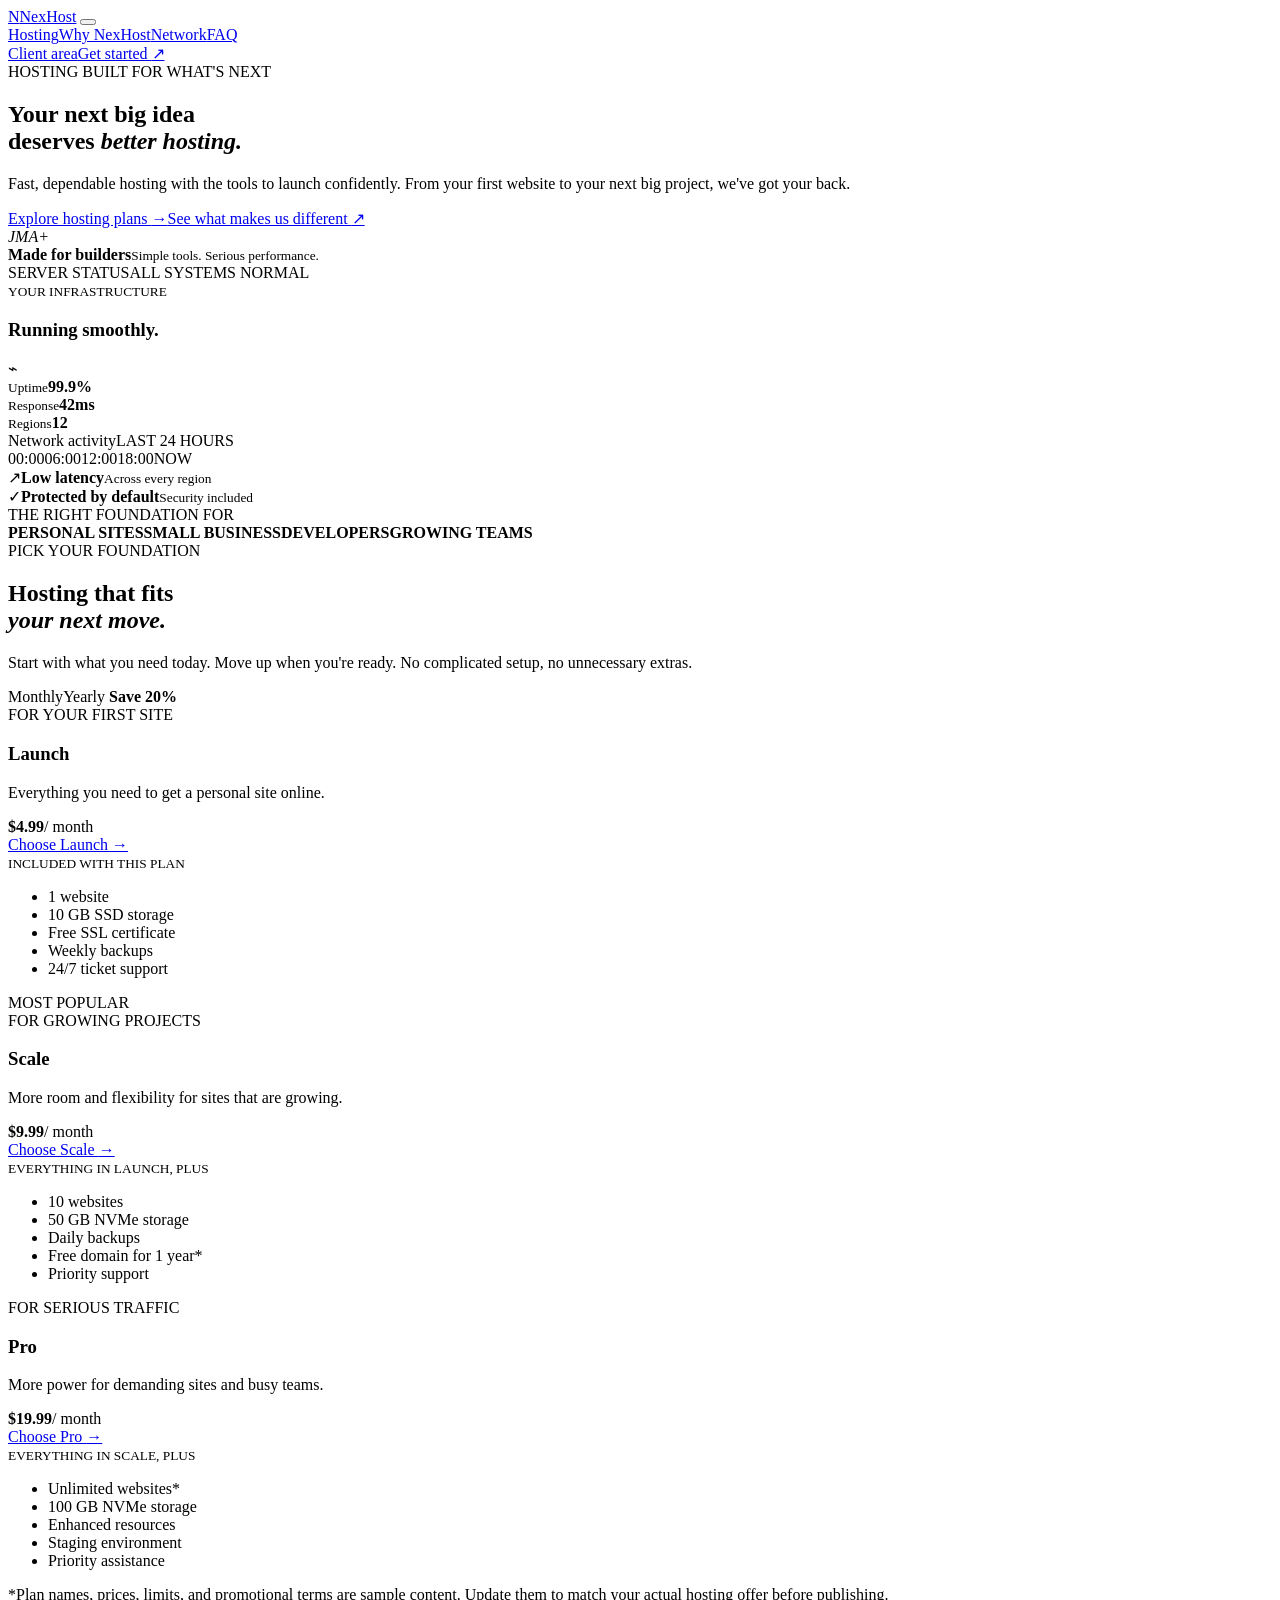
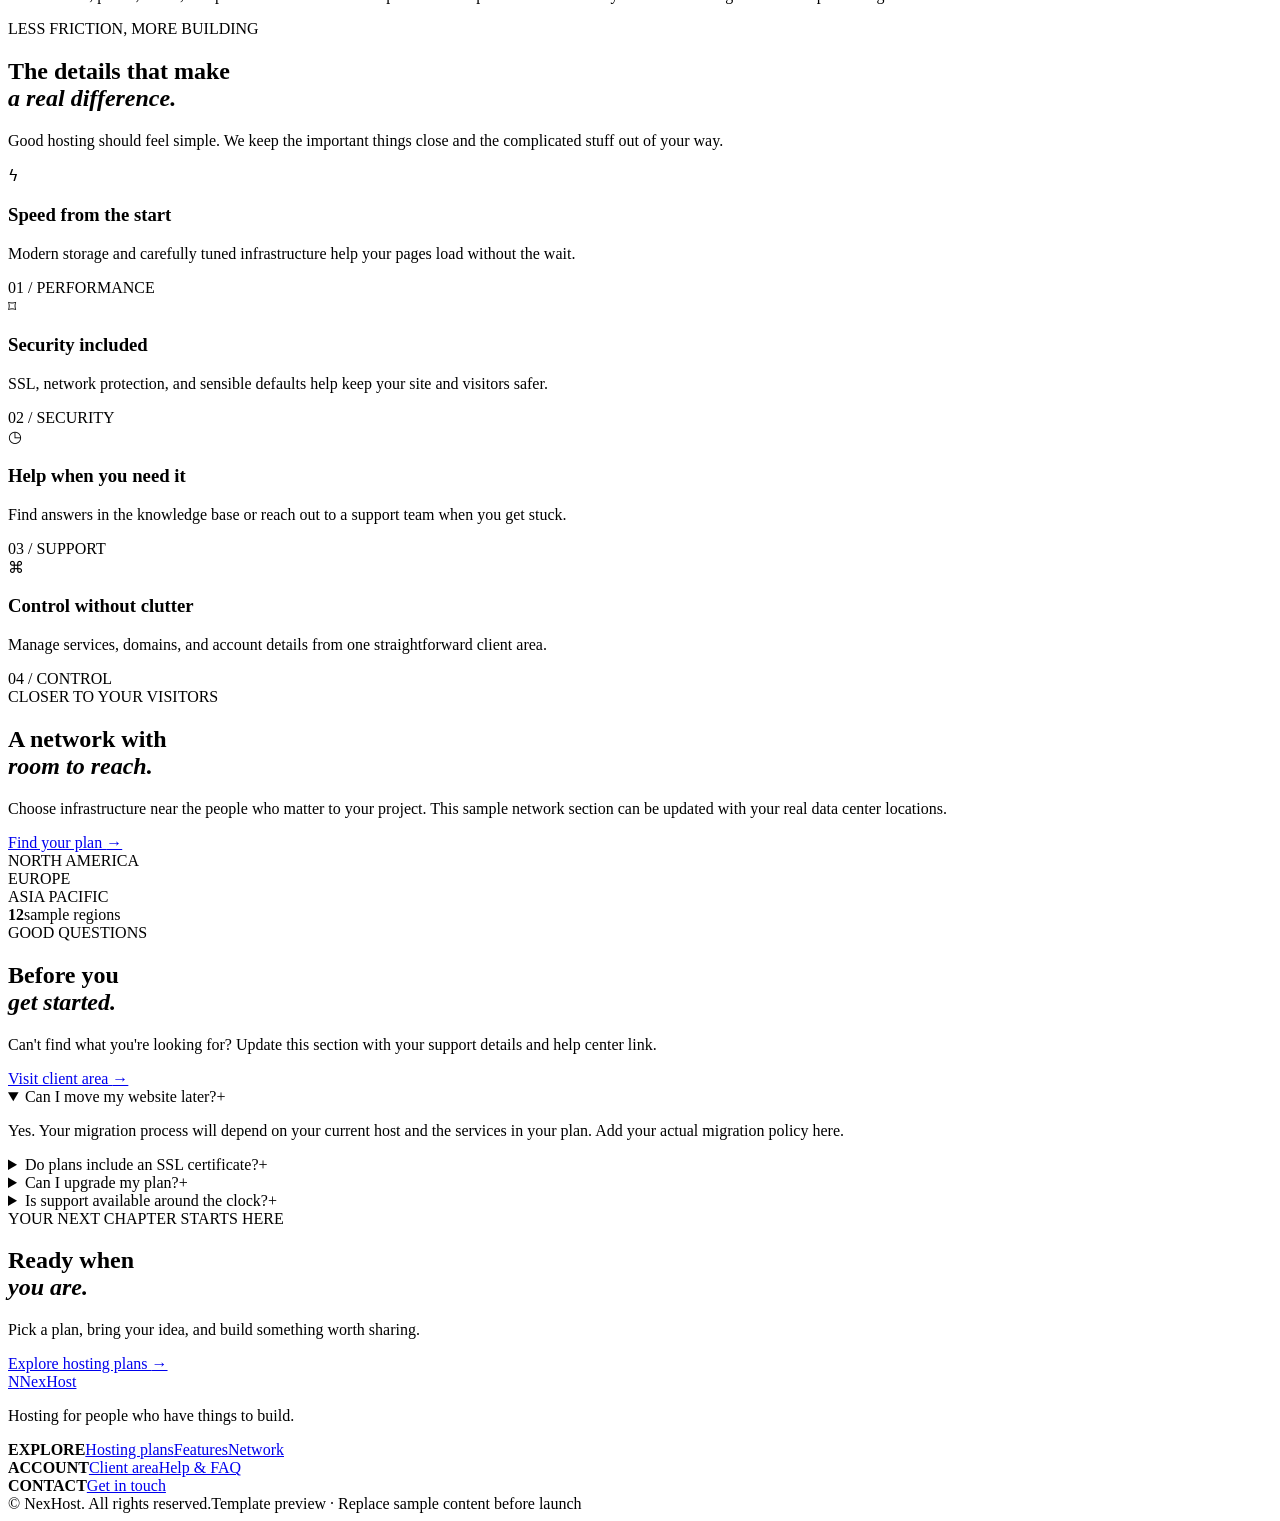
==== index.html @ bb752b0a "Add NexHost index.html" ====
<!doctype html>
<html lang="en">
<head>
  <meta charset="utf-8">
  <meta name="viewport" content="width=device-width, initial-scale=1">
  <meta name="theme-color" content="#08111f">
  <meta name="description" content="NexHost — fast, reliable hosting for projects of every size.">
  <title>NexHost — Hosting that moves with you</title>
  <link rel="preconnect" href="https://fonts.googleapis.com">
  <link rel="preconnect" href="https://fonts.gstatic.com" crossorigin>
  <link href="https://fonts.googleapis.com/css2?family=DM+Sans:wght@400;500;600;700&family=Manrope:wght@400;500;600;700;800&display=swap" rel="stylesheet">
  <link rel="stylesheet" href="assets/css/style.css">
  <script src="assets/js/config.js"></script>
  <script defer src="assets/js/main.js"></script>
</head>
<body>
<header class="site-header">
  <div class="container nav-wrap">
    <a class="brand" href="#top"><span class="brand-mark">N</span><span data-brand-name>NexHost</span></a>
    <button class="menu-toggle" aria-label="Open navigation" aria-expanded="false"><span></span><span></span></button>
    <nav class="main-nav" aria-label="Main navigation">
      <a href="#hosting">Hosting</a><a href="#features">Why NexHost</a><a href="#network">Network</a><a href="#faq">FAQ</a>
    </nav>
    <div class="nav-actions"><a class="login-link" href="dashboard.html">Client area</a><a class="button button-small" href="#plans">Get started <span>↗</span></a></div>
  </div>
</header>
<main id="top">
<section class="hero">
  <div class="hero-glow"></div>
  <div class="container hero-grid">
    <div class="hero-copy">
      <div class="eyebrow"><span class="status-dot"></span> HOSTING BUILT FOR WHAT'S NEXT</div>
      <h1>Your next big idea<br>deserves <em>better hosting.</em></h1>
      <p class="hero-lead">Fast, dependable hosting with the tools to launch confidently. From your first website to your next big project, we've got your back.</p>
      <div class="hero-actions"><a class="button" href="#plans">Explore hosting plans <span>→</span></a><a class="text-link" href="#features">See what makes us different <span>↗</span></a></div>
      <div class="hero-proof"><div class="avatar-stack"><i>J</i><i>M</i><i>A</i><i>+</i></div><span><strong>Made for builders</strong><small>Simple tools. Serious performance.</small></span></div>
    </div>
    <div class="hero-visual">
      <div class="visual-orbit orbit-one"></div><div class="visual-orbit orbit-two"></div>
      <div class="server-card">
        <div class="server-top"><span class="server-label"><b></b> SERVER STATUS</span><span class="live-pill">ALL SYSTEMS NORMAL</span></div>
        <div class="server-main"><div><small>YOUR INFRASTRUCTURE</small><h3>Running smoothly.</h3></div><div class="server-icon">⌁</div></div>
        <div class="metric-row"><div><small>Uptime</small><strong>99.9<span>%</span></strong></div><div><small>Response</small><strong>42<span>ms</span></strong></div><div><small>Regions</small><strong>12</strong></div></div>
        <div class="activity-chart"><div class="chart-head"><span>Network activity</span><span>LAST 24 HOURS</span></div><div class="chart-bars"><i style="--h:53%"></i><i style="--h:70%"></i><i style="--h:22%"></i><i style="--h:39%"></i><i style="--h:56%"></i><i style="--h:73%"></i><i style="--h:25%"></i><i style="--h:42%"></i><i style="--h:59%"></i><i style="--h:76%"></i><i style="--h:28%"></i><i style="--h:45%"></i><i style="--h:62%"></i><i style="--h:79%"></i><i style="--h:31%"></i><i style="--h:48%"></i><i style="--h:65%"></i><i style="--h:82%"></i><i style="--h:34%"></i><i style="--h:51%"></i><i style="--h:68%"></i><i style="--h:85%"></i><i style="--h:37%"></i><i style="--h:54%"></i><i style="--h:71%"></i><i style="--h:23%"></i><i style="--h:40%"></i><i style="--h:57%"></i><i style="--h:74%"></i><i style="--h:26%"></i><i style="--h:43%"></i><i style="--h:60%"></i><i style="--h:77%"></i><i style="--h:29%"></i></div><div class="chart-foot"><span>00:00</span><span>06:00</span><span>12:00</span><span>18:00</span><span>NOW</span></div></div>
      </div>
      <div class="floating-chip chip-a"><span class="chip-icon">↗</span><span><b>Low latency</b><small>Across every region</small></span></div>
      <div class="floating-chip chip-b"><span class="chip-icon blue">✓</span><span><b>Protected by default</b><small>Security included</small></span></div>
    </div>
  </div>
  <div class="container trust-strip"><span>THE RIGHT FOUNDATION FOR</span><div><b>PERSONAL SITES</b><b>SMALL BUSINESS</b><b>DEVELOPERS</b><b>GROWING TEAMS</b></div></div>
</section>
<section class="section plans-section" id="hosting">
  <div class="container">
    <div class="section-heading"><div><div class="eyebrow">PICK YOUR FOUNDATION</div><h2>Hosting that fits<br><em>your next move.</em></h2></div><p>Start with what you need today. Move up when you're ready. No complicated setup, no unnecessary extras.</p></div>
    <div class="billing-switch"><span>Monthly</span><span class="switch-track"><i></i></span><span>Yearly <b>Save 20%</b></span></div>
    <div class="plan-grid">
      <article class="plan-card"><div class="plan-tag">FOR YOUR FIRST SITE</div><h3>Launch</h3><p>Everything you need to get a personal site online.</p><div class="price"><strong data-month="4.99" data-year="3.99">$4.99</strong><span>/ month</span></div><a class="button button-outline plan-cta" href="dashboard.html">Choose Launch <span>→</span></a><div class="plan-divider"></div><small class="includes">INCLUDED WITH THIS PLAN</small><ul class="check-list"><li>1 website</li><li>10 GB SSD storage</li><li>Free SSL certificate</li><li>Weekly backups</li><li>24/7 ticket support</li></ul></article>
      <article class="plan-card featured"><div class="popular-label">MOST POPULAR</div><div class="plan-tag">FOR GROWING PROJECTS</div><h3>Scale</h3><p>More room and flexibility for sites that are growing.</p><div class="price"><strong data-month="9.99" data-year="7.99">$9.99</strong><span>/ month</span></div><a class="button plan-cta" href="dashboard.html">Choose Scale <span>→</span></a><div class="plan-divider"></div><small class="includes">EVERYTHING IN LAUNCH, PLUS</small><ul class="check-list"><li>10 websites</li><li>50 GB NVMe storage</li><li>Daily backups</li><li>Free domain for 1 year*</li><li>Priority support</li></ul></article>
      <article class="plan-card"><div class="plan-tag">FOR SERIOUS TRAFFIC</div><h3>Pro</h3><p>More power for demanding sites and busy teams.</p><div class="price"><strong data-month="19.99" data-year="15.99">$19.99</strong><span>/ month</span></div><a class="button button-outline plan-cta" href="dashboard.html">Choose Pro <span>→</span></a><div class="plan-divider"></div><small class="includes">EVERYTHING IN SCALE, PLUS</small><ul class="check-list"><li>Unlimited websites*</li><li>100 GB NVMe storage</li><li>Enhanced resources</li><li>Staging environment</li><li>Priority assistance</li></ul></article>
    </div>
    <p class="fine-print">*Plan names, prices, limits, and promotional terms are sample content. Update them to match your actual hosting offer before publishing.</p>
  </div>
</section>
<section class="section features-section" id="features"><div class="container">
  <div class="center-heading"><div class="eyebrow">LESS FRICTION, MORE BUILDING</div><h2>The details that make<br><em>a real difference.</em></h2><p>Good hosting should feel simple. We keep the important things close and the complicated stuff out of your way.</p></div>
  <div class="feature-grid">
    <article class="feature-card"><div class="feature-icon">ϟ</div><h3>Speed from the start</h3><p>Modern storage and carefully tuned infrastructure help your pages load without the wait.</p><span>01 / PERFORMANCE</span></article>
    <article class="feature-card"><div class="feature-icon">⌑</div><h3>Security included</h3><p>SSL, network protection, and sensible defaults help keep your site and visitors safer.</p><span>02 / SECURITY</span></article>
    <article class="feature-card"><div class="feature-icon">◷</div><h3>Help when you need it</h3><p>Find answers in the knowledge base or reach out to a support team when you get stuck.</p><span>03 / SUPPORT</span></article>
    <article class="feature-card"><div class="feature-icon">⌘</div><h3>Control without clutter</h3><p>Manage services, domains, and account details from one straightforward client area.</p><span>04 / CONTROL</span></article>
  </div>
</div></section>
<section class="network-section" id="network"><div class="container network-grid"><div><div class="eyebrow">CLOSER TO YOUR VISITORS</div><h2>A network with<br><em>room to reach.</em></h2><p>Choose infrastructure near the people who matter to your project. This sample network section can be updated with your real data center locations.</p><a class="text-link" href="#plans">Find your plan <span>→</span></a></div><div class="network-panel"><div class="map-dots"></div><div class="map-label label-na"><i></i> NORTH AMERICA</div><div class="map-label label-eu"><i></i> EUROPE</div><div class="map-label label-as"><i></i> ASIA PACIFIC</div><div class="map-stat"><strong>12</strong><span>sample regions</span></div></div></div></section>
<section class="section faq-section" id="faq"><div class="container faq-grid"><div><div class="eyebrow">GOOD QUESTIONS</div><h2>Before you<br><em>get started.</em></h2><p>Can't find what you're looking for? Update this section with your support details and help center link.</p><a class="text-link" href="dashboard.html">Visit client area <span>→</span></a></div><div class="faq-list">
  <details open><summary>Can I move my website later?<span>+</span></summary><p>Yes. Your migration process will depend on your current host and the services in your plan. Add your actual migration policy here.</p></details>
  <details><summary>Do plans include an SSL certificate?<span>+</span></summary><p>The sample plans show SSL as included. Confirm the exact certificate and renewal terms with your hosting service before publishing.</p></details>
  <details><summary>Can I upgrade my plan?<span>+</span></summary><p>These plan cards are sample content. Describe your real upgrade process, billing adjustments, and any downtime expectations here.</p></details>
  <details><summary>Is support available around the clock?<span>+</span></summary><p>Support hours shown in this template are illustrative. Replace them with your team's actual availability and response targets.</p></details>
</div></div></section>
<section class="closing-cta"><div class="container closing-inner"><div><div class="eyebrow">YOUR NEXT CHAPTER STARTS HERE</div><h2>Ready when<br><em>you are.</em></h2></div><div><p>Pick a plan, bring your idea, and build something worth sharing.</p><a class="button button-light" href="#plans">Explore hosting plans <span>→</span></a></div></div></section>
</main>
<footer class="site-footer"><div class="container footer-main"><div><a class="brand" href="#top"><span class="brand-mark">N</span><span data-brand-name>NexHost</span></a><p>Hosting for people who have things to build.</p></div><div class="footer-links"><div><b>EXPLORE</b><a href="#hosting">Hosting plans</a><a href="#features">Features</a><a href="#network">Network</a></div><div><b>ACCOUNT</b><a href="dashboard.html">Client area</a><a href="#faq">Help & FAQ</a></div><div data-contact-group><b>CONTACT</b><a data-contact-link href="#faq">Get in touch</a></div></div></div><div class="container footer-bottom"><span>© <span data-year></span> <span data-brand-name>NexHost</span>. All rights reserved.</span><span>Template preview · Replace sample content before launch</span></div></footer>
</body></html>
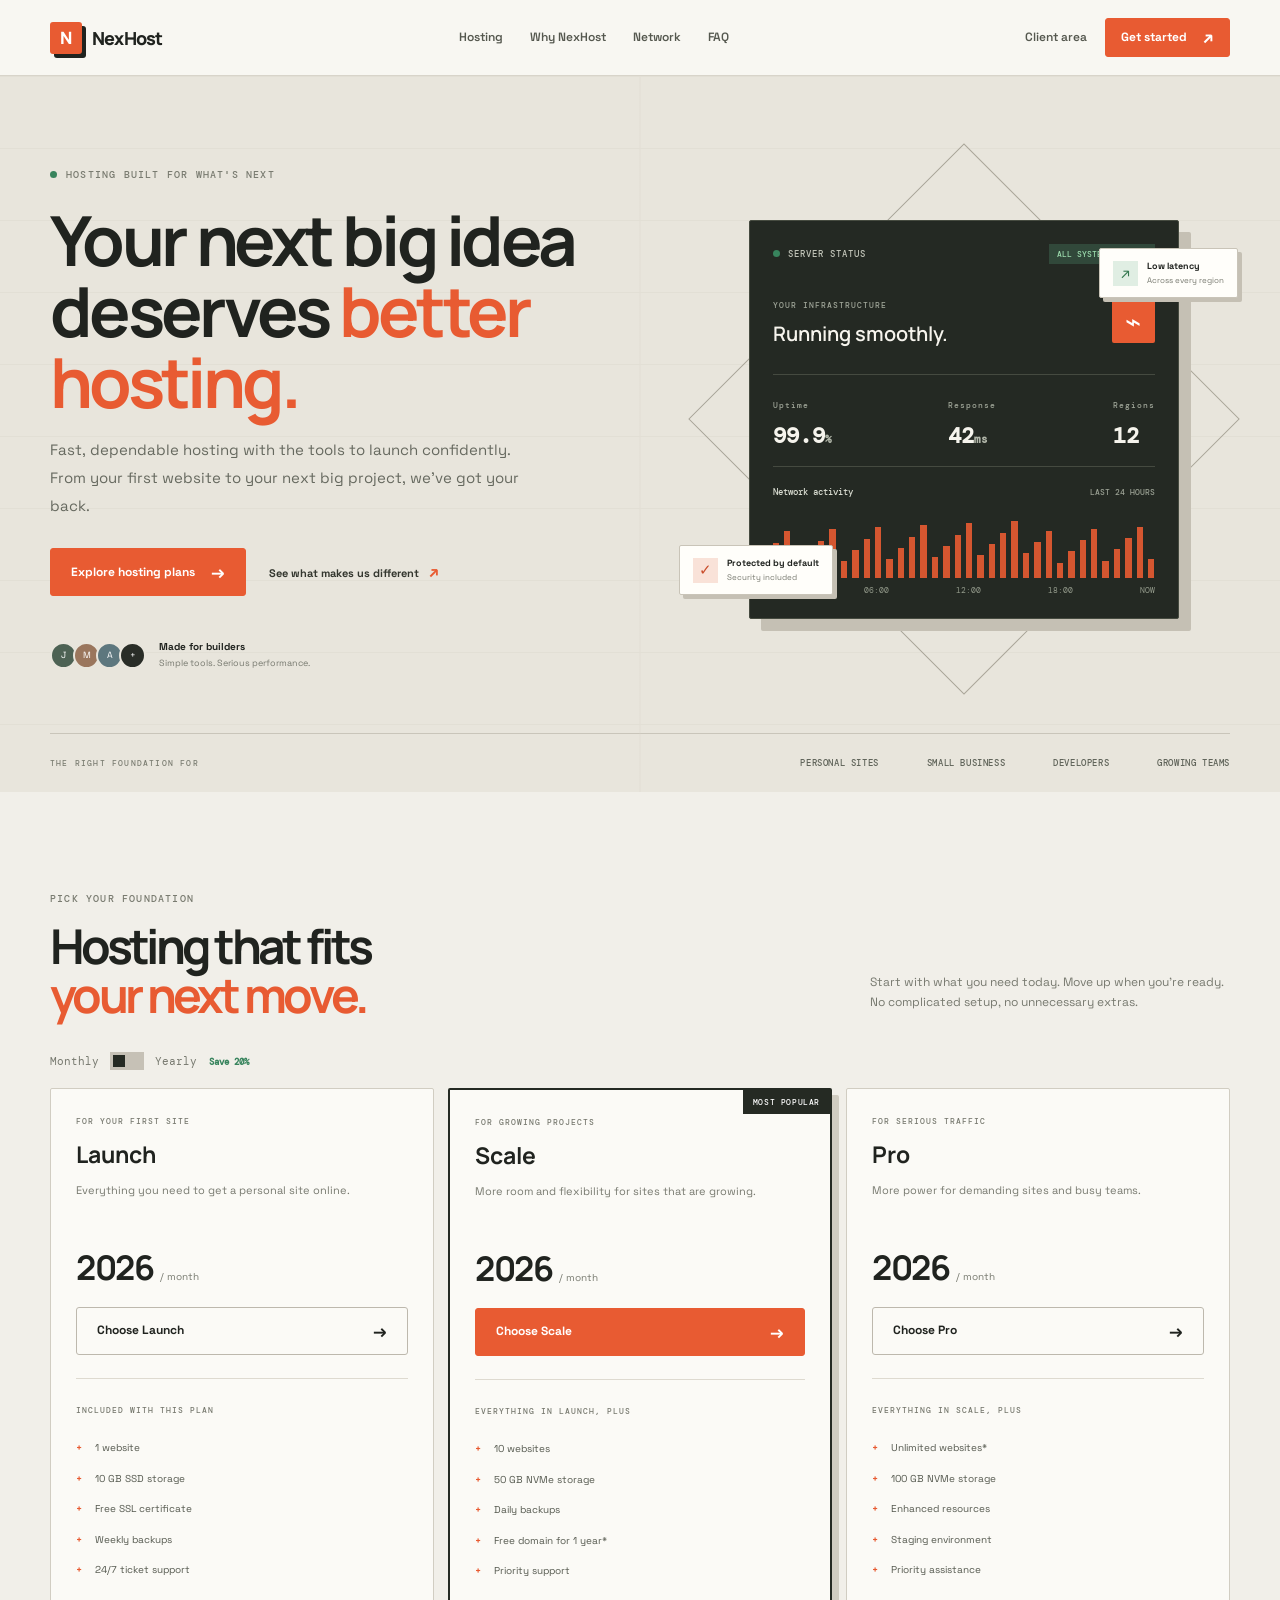
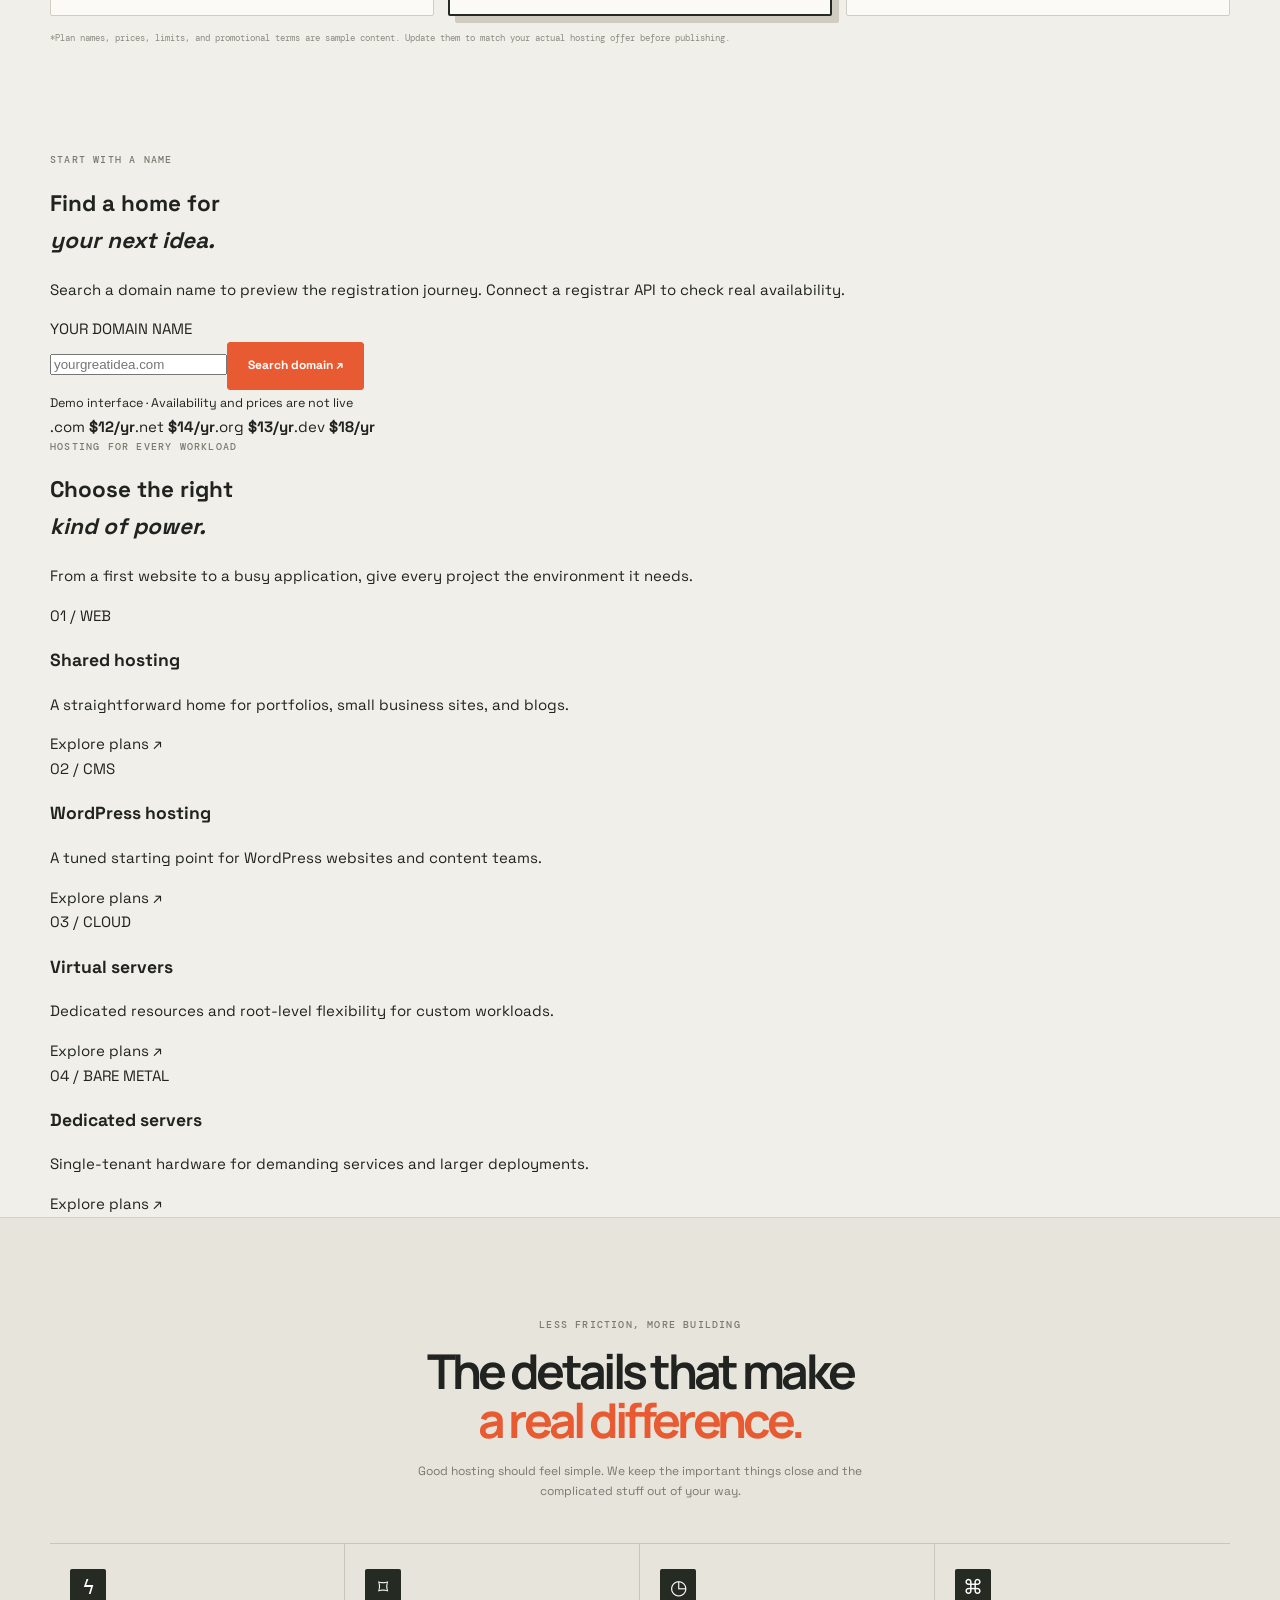
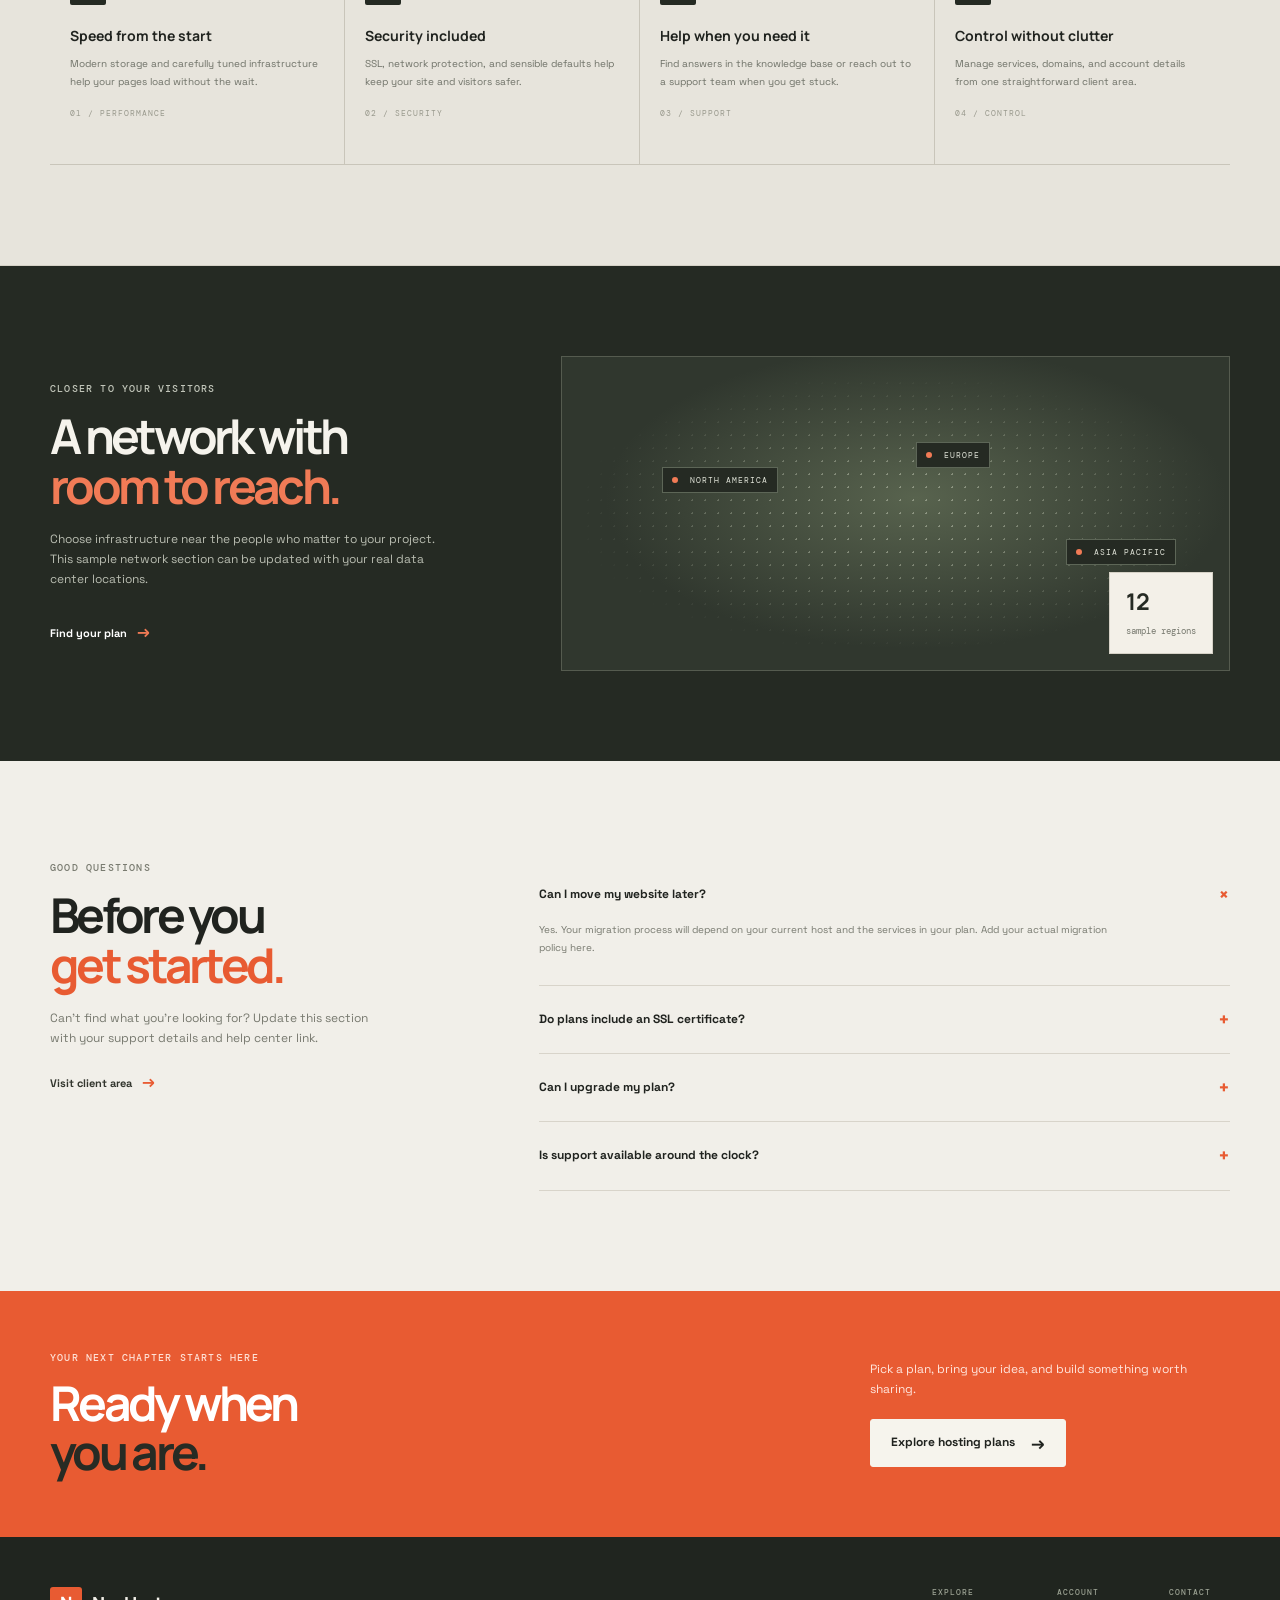
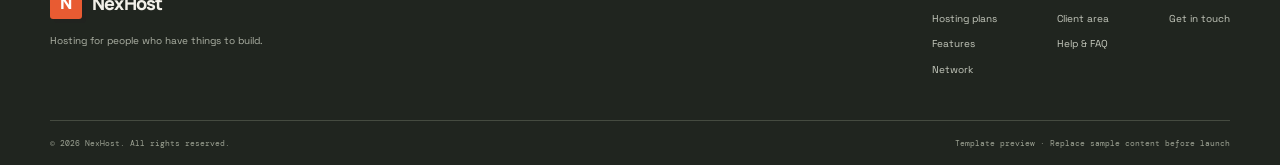
==== commit 614360aa: "Add domain search and hosting product category sections" ====
--- a/index.html
+++ b/index.html
@@ -61,6 +61,8 @@
     <p class="fine-print">*Plan names, prices, limits, and promotional terms are sample content. Update them to match your actual hosting offer before publishing.</p>
   </div>
 </section>
+<section class="domain-finder"><div class="container domain-finder-inner"><div><div class="eyebrow">START WITH A NAME</div><h2>Find a home for<br><em>your next idea.</em></h2><p>Search a domain name to preview the registration journey. Connect a registrar API to check real availability.</p></div><form class="domain-search" id="domain-search"><label for="domain-query">YOUR DOMAIN NAME</label><div class="domain-input-row"><input id="domain-query" type="text" placeholder="yourgreatidea.com" required><button class="button" type="submit">Search domain ↗</button></div><small>Demo interface · Availability and prices are not live</small><div class="domain-extensions"><span>.com <b>$12/yr</b></span><span>.net <b>$14/yr</b></span><span>.org <b>$13/yr</b></span><span>.dev <b>$18/yr</b></span></div></form></div></section>
+<section class="product-range"><div class="container"><div class="product-range-head"><div><div class="eyebrow">HOSTING FOR EVERY WORKLOAD</div><h2>Choose the right<br><em>kind of power.</em></h2></div><p>From a first website to a busy application, give every project the environment it needs.</p></div><div class="product-range-grid"><article><span>01 / WEB</span><h3>Shared hosting</h3><p>A straightforward home for portfolios, small business sites, and blogs.</p><a href="#plans">Explore plans ↗</a></article><article><span>02 / CMS</span><h3>WordPress hosting</h3><p>A tuned starting point for WordPress websites and content teams.</p><a href="#plans">Explore plans ↗</a></article><article><span>03 / CLOUD</span><h3>Virtual servers</h3><p>Dedicated resources and root-level flexibility for custom workloads.</p><a href="#plans">Explore plans ↗</a></article><article><span>04 / BARE METAL</span><h3>Dedicated servers</h3><p>Single-tenant hardware for demanding services and larger deployments.</p><a href="#plans">Explore plans ↗</a></article></div></div></section>
 <section class="section features-section" id="features"><div class="container">
   <div class="center-heading"><div class="eyebrow">LESS FRICTION, MORE BUILDING</div><h2>The details that make<br><em>a real difference.</em></h2><p>Good hosting should feel simple. We keep the important things close and the complicated stuff out of your way.</p></div>
   <div class="feature-grid">
--- a/assets/css/style.css
+++ b/assets/css/style.css
@@ -0,0 +1,10 @@
+@import url('https://fonts.googleapis.com/css2?family=DM+Mono:wght@400;500&family=Manrope:wght@400;500;600;700;800&family=Space+Grotesk:wght@400;500;600;700&display=swap');
+:root{--bg:#f1efe9;--bg-soft:#e8e5dd;--panel:#fffefa;--line:#d8d4ca;--text:#20231f;--muted:#77796f;--accent:#e85b32;--accent-hover:#c94725;--font-body:'Space Grotesk',sans-serif;--font-heading:'Manrope',sans-serif}
+*{box-sizing:border-box}html{scroll-behavior:smooth}body{margin:0;background:var(--bg);color:var(--text);font:15px/1.65 var(--font-body)}a{color:inherit;text-decoration:none}button{font:inherit}.container{width:min(1180px,calc(100% - 48px));margin:auto}
+.site-header{height:76px;display:flex;align-items:center;background:#f8f7f2;border-bottom:1px solid var(--line);position:sticky;top:0;z-index:20}.nav-wrap{display:flex;align-items:center;justify-content:space-between;gap:25px}.brand{display:inline-flex;align-items:center;gap:10px;font:800 18px var(--font-heading);letter-spacing:-.8px}.brand-mark{width:32px;height:32px;background:var(--accent);color:#fff;display:grid;place-items:center;font:800 17px var(--font-heading);border-radius:3px;box-shadow:4px 4px 0 #20231f}.main-nav,.nav-actions{display:flex;align-items:center;gap:27px}.main-nav a,.login-link{font-size:12px;font-weight:600;color:#55584f}.main-nav a:hover,.login-link:hover{color:var(--accent)}.nav-actions{gap:18px}.button{min-height:48px;padding:0 20px;display:inline-flex;align-items:center;justify-content:center;gap:16px;border:1px solid var(--accent);border-radius:3px;background:var(--accent);color:white;font-weight:700;font-size:12px;transition:.2s}.button:hover{background:var(--accent-hover);border-color:var(--accent-hover);transform:translateY(-2px)}.button span{font-size:17px}.button-small{min-height:39px;padding:0 15px}.button-outline{background:transparent;border-color:#bdb8ad;color:var(--text)}.button-outline:hover{background:#f0ede6;border-color:var(--accent)}.button-light{background:#f6f4ed;color:#20231f;border-color:#f6f4ed}.menu-toggle{display:none}
+.hero{position:relative;overflow:hidden;padding:92px 0 0;background:#e8e5dc}.hero:before{content:"";position:absolute;inset:0;background:linear-gradient(90deg,transparent 49.9%,#d8d4ca 50%,transparent 50.1%),linear-gradient(#d8d4ca 1px,transparent 1px);background-size:100% 100%,100% 72px;opacity:.34;pointer-events:none}.hero-glow{display:none}.hero-grid{display:grid;grid-template-columns:1fr .9fr;align-items:center;gap:55px;position:relative}.eyebrow{font:500 10px 'DM Mono',monospace;letter-spacing:1.2px;color:#797b70;display:flex;align-items:center;gap:9px}.status-dot,.server-label b{width:7px;height:7px;background:#38845d;border-radius:50%;display:inline-block}.hero h1,.section h2,.network-section h2,.faq-section h2,.closing-cta h2{font:700 clamp(43px,5.4vw,69px)/1.03 var(--font-heading);letter-spacing:-3.7px;margin:23px 0 19px}.hero h1 em,.section h2 em,.network-section h2 em,.faq-section h2 em,.closing-cta h2 em{font-style:normal;color:var(--accent)}.hero-lead{font-size:15px;color:#66695f;line-height:1.85;max-width:490px}.hero-actions{display:flex;align-items:center;gap:23px;margin-top:29px}.text-link{font-size:11px;font-weight:700;color:#34372f}.text-link span{color:var(--accent);margin-left:7px;font-size:16px}.hero-proof{display:flex;align-items:center;gap:13px;margin-top:43px}.avatar-stack{display:flex;padding-left:4px}.avatar-stack i{width:27px;height:27px;margin-left:-4px;border:2px solid #e8e5dc;border-radius:50%;background:#4d6254;display:grid;place-items:center;font-size:9px;font-style:normal;color:white}.avatar-stack i:nth-child(2){background:#9a765d}.avatar-stack i:nth-child(3){background:#5d777e}.avatar-stack i:nth-child(4){background:#292d27}.hero-proof strong,.hero-proof small{display:block}.hero-proof strong{font-size:10px}.hero-proof small{font-size:9px;color:#77796f}
+.hero-visual{min-height:430px;position:relative;display:grid;place-items:center}.visual-orbit{position:absolute;border:1px solid #aaa69a;width:390px;height:390px;transform:rotate(45deg);border-radius:0}.orbit-two{width:310px;height:310px;border-style:dashed;transform:rotate(0)}.server-card{position:relative;z-index:2;width:min(100%,430px);padding:23px;background:#242923;color:#f6f4ed;border:1px solid #464b40;border-radius:2px;box-shadow:12px 12px 0 #c5c0b4}.server-top,.server-main,.metric-row,.chart-head,.chart-foot{display:flex;align-items:center;justify-content:space-between}.server-label{font:500 9px 'DM Mono',monospace;letter-spacing:1px;color:#c1c4b8;display:flex;align-items:center;gap:8px}.live-pill{font:500 8px 'DM Mono',monospace;color:#9cdbad;background:#31483a;padding:5px 8px}.server-main{margin:27px 0 22px}.server-main small,.metric-row small{font:500 8px 'DM Mono',monospace;color:#a0a699;letter-spacing:1px}.server-main h3{font:600 20px var(--font-heading);margin:5px 0}.server-icon{width:43px;height:43px;background:var(--accent);color:white;display:grid;place-items:center;font-size:27px;border-radius:2px}.metric-row{padding:16px 0;border-top:1px solid #454a40;border-bottom:1px solid #454a40}.metric-row strong{display:block;font:600 22px 'DM Mono',monospace;margin-top:5px}.metric-row strong span{font-size:11px;color:#b2b7aa}.activity-chart{padding-top:19px}.chart-head{font:500 9px 'DM Mono',monospace;color:#d9dcd1}.chart-head span+span{font-size:8px;color:#9ba194}.chart-bars{height:67px;display:flex;align-items:end;gap:5px;margin-top:13px}.chart-bars i{flex:1;height:var(--h);border-radius:0;background:var(--accent);opacity:.9}.chart-foot{font:8px 'DM Mono',monospace;color:#939a8b;margin-top:7px}.floating-chip{position:absolute;z-index:3;display:flex;align-items:center;gap:9px;padding:10px 13px;background:#fffefa;border:1px solid #c9c4b8;border-radius:2px;box-shadow:4px 4px 0 #c5c0b4}.chip-a{top:44px;right:-8px}.chip-b{bottom:39px;left:-18px}.chip-icon{width:25px;height:25px;display:grid;place-items:center;background:#e0eee3;color:#31764d}.chip-icon.blue{background:#f9e2d8;color:#c94d2b}.floating-chip b,.floating-chip small{display:block}.floating-chip b{font-size:9px}.floating-chip small{font-size:8px;color:#77796f}.trust-strip{margin-top:62px;padding:23px 0;border-top:1px solid #c9c5ba;display:flex;justify-content:space-between;align-items:center;gap:25px}.trust-strip>span{font:500 8px 'DM Mono',monospace;letter-spacing:1.2px;color:#7b7d72}.trust-strip div{display:flex;gap:clamp(15px,4vw,48px);flex-wrap:wrap}.trust-strip b{font:500 9px 'DM Mono',monospace;letter-spacing:.6px;color:#60645a}
+.section{padding:100px 0}.section-heading{display:flex;align-items:end;justify-content:space-between;gap:35px}.section h2,.network-section h2,.faq-section h2{font-size:48px;margin:16px 0 0}.section-heading>p{max-width:360px;color:var(--muted);font-size:12px;margin-bottom:7px}.billing-switch{display:flex;align-items:center;gap:11px;margin:32px 0 18px;font:11px 'DM Mono',monospace;color:#77796f;cursor:pointer;width:max-content}.billing-switch b{color:#38845d;font-size:9px;margin-left:5px}.switch-track{width:34px;height:18px;background:#c6c1b6;padding:3px;border-radius:0}.switch-track i{display:block;width:12px;height:12px;background:#252a23;transition:.2s}.billing-switch.yearly .switch-track i{transform:translateX(16px);background:var(--accent)}.billing-switch .muted{opacity:.5}.billing-switch .active{color:#20231f}.plan-grid{display:grid;grid-template-columns:repeat(3,1fr);gap:14px}.plan-card{position:relative;padding:27px 25px;border:1px solid #d1cdc2;border-radius:2px;background:#fbfaf6}.plan-card.featured{border:2px solid #252a23;box-shadow:7px 7px 0 #d0ccc1}.popular-label{position:absolute;right:0;top:0;padding:7px 10px;background:#252a23;color:white;font:500 8px 'DM Mono',monospace;letter-spacing:.6px}.plan-tag,.includes{font:500 8px 'DM Mono',monospace;letter-spacing:1px;color:#77796f}.plan-card h3{font:700 23px var(--font-heading);margin:12px 0 4px}.plan-card>p{font-size:11px;color:#77796f;min-height:40px}.price{display:flex;align-items:baseline;gap:7px;margin:23px 0 17px}.price strong{font:700 34px var(--font-heading);letter-spacing:-1.5px}.price span{font-size:10px;color:#77796f}.plan-cta{width:100%;justify-content:space-between}.plan-divider{height:1px;background:#dedad0;margin:23px 0 17px}.check-list{padding:0;margin:13px 0 0;list-style:none}.check-list li{font-size:10px;color:#55594f;padding:7px 0 7px 19px;position:relative}.check-list li:before{content:"+";position:absolute;left:0;color:var(--accent);font-weight:700}.fine-print{font:9px 'DM Mono',monospace;color:#898b80;margin-top:16px}.center-heading{text-align:center;max-width:650px;margin:0 auto 42px}.center-heading .eyebrow{justify-content:center}.center-heading h2{margin-top:15px}.center-heading>p{color:var(--muted);font-size:12px;max-width:480px;margin:17px auto 0}.features-section{background:#e7e4dc;border-top:1px solid #d5d1c6;border-bottom:1px solid #d5d1c6}.feature-grid{display:grid;grid-template-columns:repeat(4,1fr);gap:0;border-top:1px solid #c9c5ba;border-bottom:1px solid #c9c5ba}.feature-card{padding:25px 20px;border-right:1px solid #c9c5ba;min-height:220px}.feature-card:last-child{border-right:0}.feature-icon{width:36px;height:36px;background:#252a23;color:#fff;display:grid;place-items:center;font-size:20px;border-radius:2px}.feature-card h3{font:700 14px var(--font-heading);margin:21px 0 7px}.feature-card p{font-size:10px;color:#6e7167;line-height:1.8}.feature-card>span{font:8px 'DM Mono',monospace;letter-spacing:1px;color:#99998d;display:block;margin-top:17px}.network-section{padding:90px 0;background:#252a23;color:#f5f3ec}.network-section .eyebrow{color:#c1c5b9}.network-section h2 em{color:#f17b56}.network-grid{display:grid;grid-template-columns:.8fr 1.2fr;gap:65px;align-items:center}.network-section p{color:#b9bdb1;font-size:12px;max-width:400px;margin:20px 0}.network-section .text-link{color:white;display:inline-block;margin-top:10px}.network-section .text-link span{color:#f17b56}.network-panel{height:315px;position:relative;border:1px solid #555b4f;border-radius:0;overflow:hidden;background:radial-gradient(ellipse at 53% 45%,#58634e,transparent 62%),#30372e}.map-dots{position:absolute;inset:20px;background-image:radial-gradient(#c5cbb7 1px,transparent 1px);background-size:13px 13px;mask-image:radial-gradient(ellipse at center,#000 20%,transparent 73%);opacity:.5}.map-label{position:absolute;font:8px 'DM Mono',monospace;letter-spacing:1px;color:#e0e3d8;background:#252a23;padding:7px 9px;border:1px solid #5d6657;border-radius:0}.map-label i{display:inline-block;width:6px;height:6px;background:#f17b56;border-radius:50%;margin-right:6px}.label-na{top:35%;left:15%}.label-eu{top:27%;left:53%}.label-as{top:58%;right:8%}.map-stat{position:absolute;right:16px;bottom:16px;padding:12px 16px;background:#f3f0e8;color:#252a23;border:1px solid #d5d1c6}.map-stat strong{font:700 23px var(--font-heading);display:block}.map-stat span{font:9px 'DM Mono',monospace;color:#77796f}.faq-grid{display:grid;grid-template-columns:.75fr 1.25fr;gap:75px}.faq-section>div>div:first-child>p{color:var(--muted);font-size:12px;max-width:320px;margin:20px 0}.faq-list details{border-bottom:1px solid var(--line);padding:18px 0}.faq-list summary{list-style:none;cursor:pointer;display:flex;justify-content:space-between;align-items:center;font-size:12px;font-weight:700}.faq-list summary::-webkit-details-marker{display:none}.faq-list summary span{font-size:19px;color:var(--accent);transition:.2s}.faq-list details[open] summary span{transform:rotate(45deg)}.faq-list details p{font-size:10px;color:#77796f;line-height:1.8;max-width:580px}.closing-cta{padding:60px 0;background:var(--accent);color:#fff}.closing-inner{display:flex;justify-content:space-between;align-items:center;gap:40px}.closing-cta .eyebrow{color:#ffe1d6}.closing-cta h2{font-size:48px;margin:14px 0 0}.closing-cta h2 em{color:#272b24}.closing-inner>div+div{max-width:360px}.closing-inner p{font-size:12px;color:#ffe6de;margin:0 0 19px}.site-footer{background:#20251f;color:#f2f0e8}.footer-main{display:flex;justify-content:space-between;gap:40px;padding:50px 0 42px}.footer-main>div:first-child p{font-size:10px;color:#aeb3a6;margin-top:14px}.footer-links{display:flex;gap:60px}.footer-links div{display:flex;flex-direction:column;gap:9px}.footer-links b{font:500 8px 'DM Mono',monospace;letter-spacing:1px;color:#9ba293;margin-bottom:5px}.footer-links a{font-size:10px;color:#c5c9bd}.footer-links a:hover{color:#f17b56}.footer-bottom{padding:17px 0;border-top:1px solid #454b40;display:flex;justify-content:space-between;gap:20px;color:#9ca293;font:8px 'DM Mono',monospace}
+@media(max-width:900px){.hero-grid{gap:20px}.hero h1{font-size:53px}.floating-chip{transform:scale(.92)}.feature-grid{grid-template-columns:repeat(2,1fr)}.feature-card:nth-child(2){border-right:0}.feature-card:nth-child(-n+2){border-bottom:1px solid #c9c5ba}.network-grid{gap:35px}.faq-grid{gap:40px}}
+@media(max-width:700px){.container{width:min(100% - 34px,550px)}.site-header{height:66px}.menu-toggle{display:flex;flex-direction:column;gap:5px;border:1px solid var(--line);background:transparent;padding:8px;border-radius:2px}.menu-toggle span{width:19px;height:2px;background:#252a23}.main-nav{display:none;position:absolute;top:65px;left:0;right:0;padding:18px 24px;background:#f8f7f2;border-bottom:1px solid var(--line);flex-direction:column;align-items:flex-start;gap:15px}.main-nav.nav-open{display:flex}.nav-actions{gap:10px}.login-link{display:none}.hero{padding-top:65px}.hero-grid{grid-template-columns:1fr;gap:15px}.hero h1{font-size:clamp(43px,12vw,58px);letter-spacing:-2.7px}.hero-lead{font-size:13px}.hero-actions{align-items:flex-start;flex-direction:column;gap:15px}.hero-proof{margin-top:29px}.hero-visual{min-height:345px;margin-top:8px}.visual-orbit{width:320px;height:320px}.orbit-two{width:250px;height:250px}.server-card{padding:17px}.chip-a{right:-3px;top:10px}.chip-b{left:-4px;bottom:12px}.trust-strip{margin-top:35px;align-items:flex-start;flex-direction:column}.trust-strip div{gap:13px 20px}.section{padding:72px 0}.section-heading{display:block}.section-heading>p{margin-top:17px}.section h2,.network-section h2,.faq-section h2{font-size:39px;letter-spacing:-2px}.plan-grid{grid-template-columns:1fr}.plan-card{padding:24px}.plan-card>p{min-height:0}.feature-grid{grid-template-columns:1fr 1fr}.feature-card{padding:17px 14px}.feature-card h3{font-size:12px}.network-section{padding:70px 0}.network-grid,.faq-grid{grid-template-columns:1fr;gap:30px}.network-panel{height:255px}.closing-inner{align-items:flex-start;flex-direction:column}.closing-cta h2{font-size:42px}.footer-main{flex-direction:column}.footer-links{gap:26px;flex-wrap:wrap}.footer-bottom{flex-direction:column;gap:7px}}
+@media(max-width:390px){.nav-actions .button{padding:0 10px;font-size:10px}.hero h1{font-size:40px}.feature-grid{grid-template-columns:1fr}.feature-card{border-right:0;border-bottom:1px solid #c9c5ba}.feature-card:last-child{border-bottom:0}.footer-links{gap:22px}.metric-row strong{font-size:18px}}
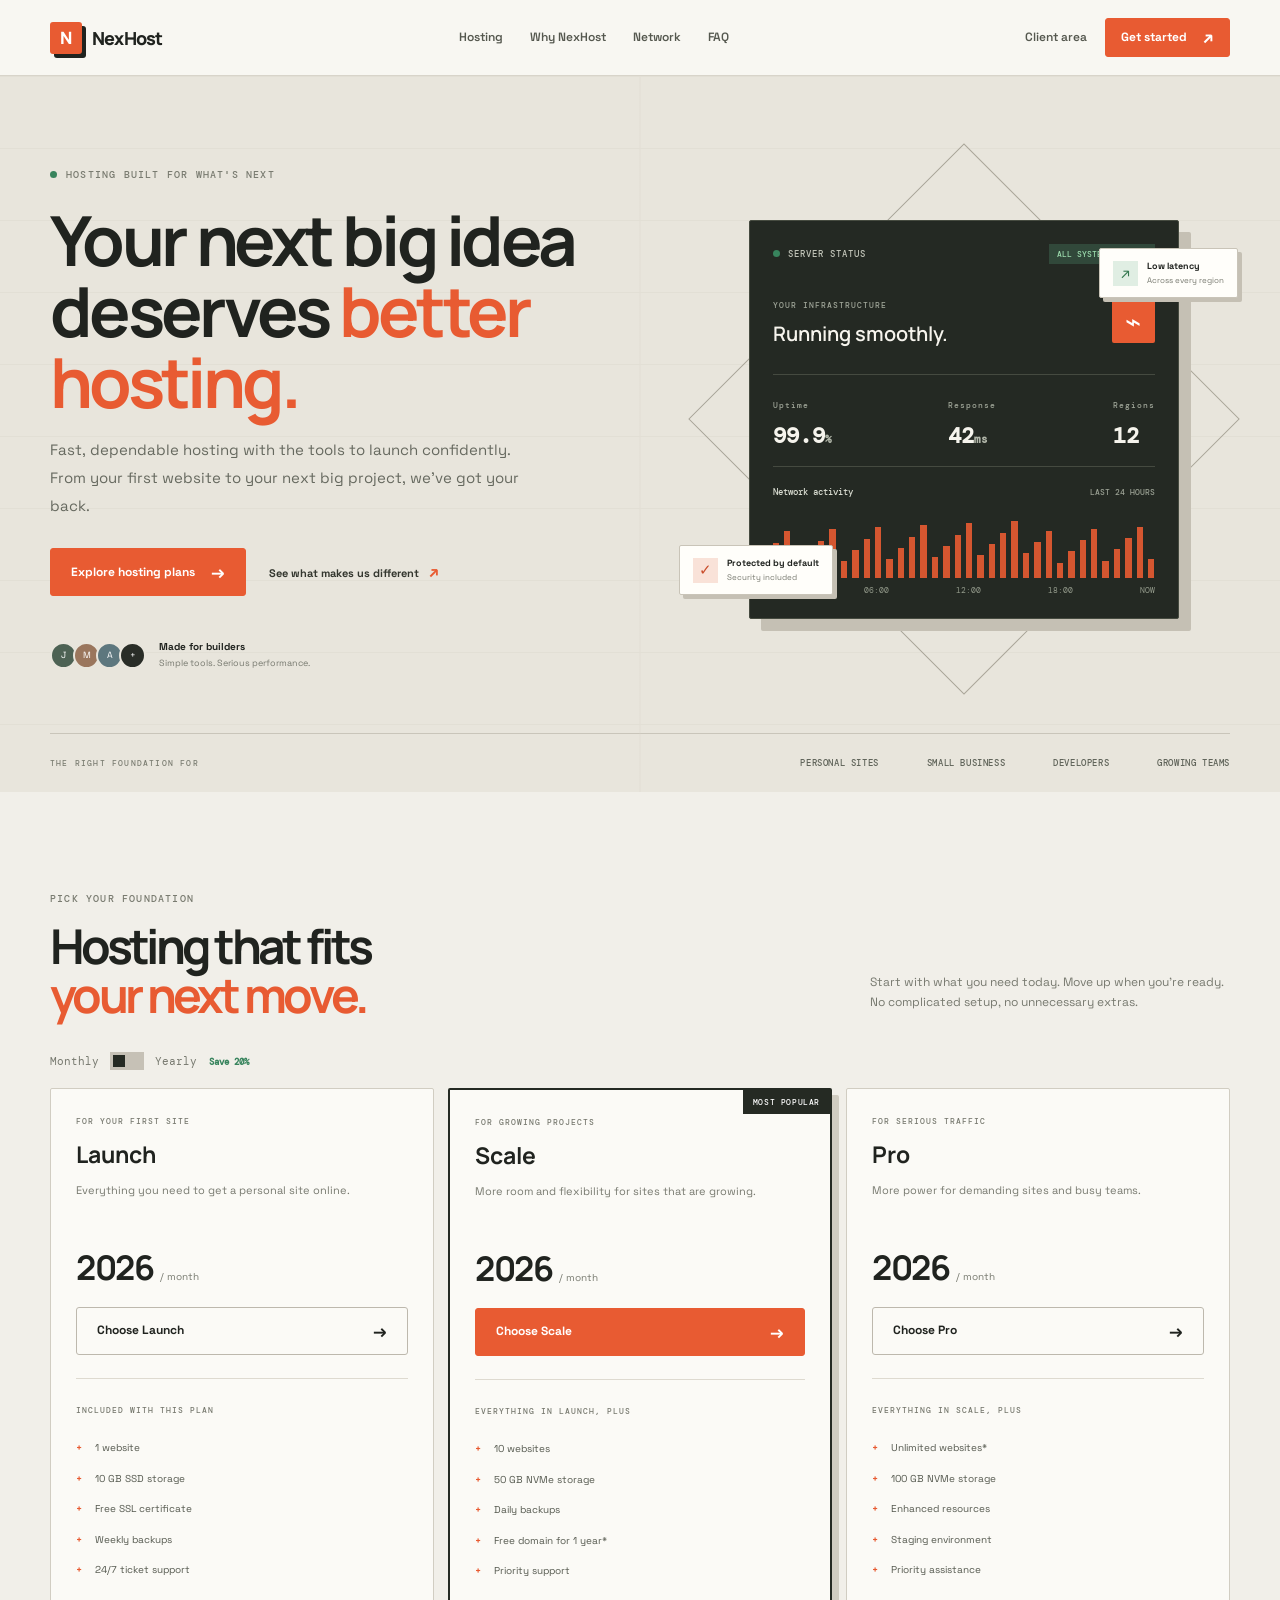
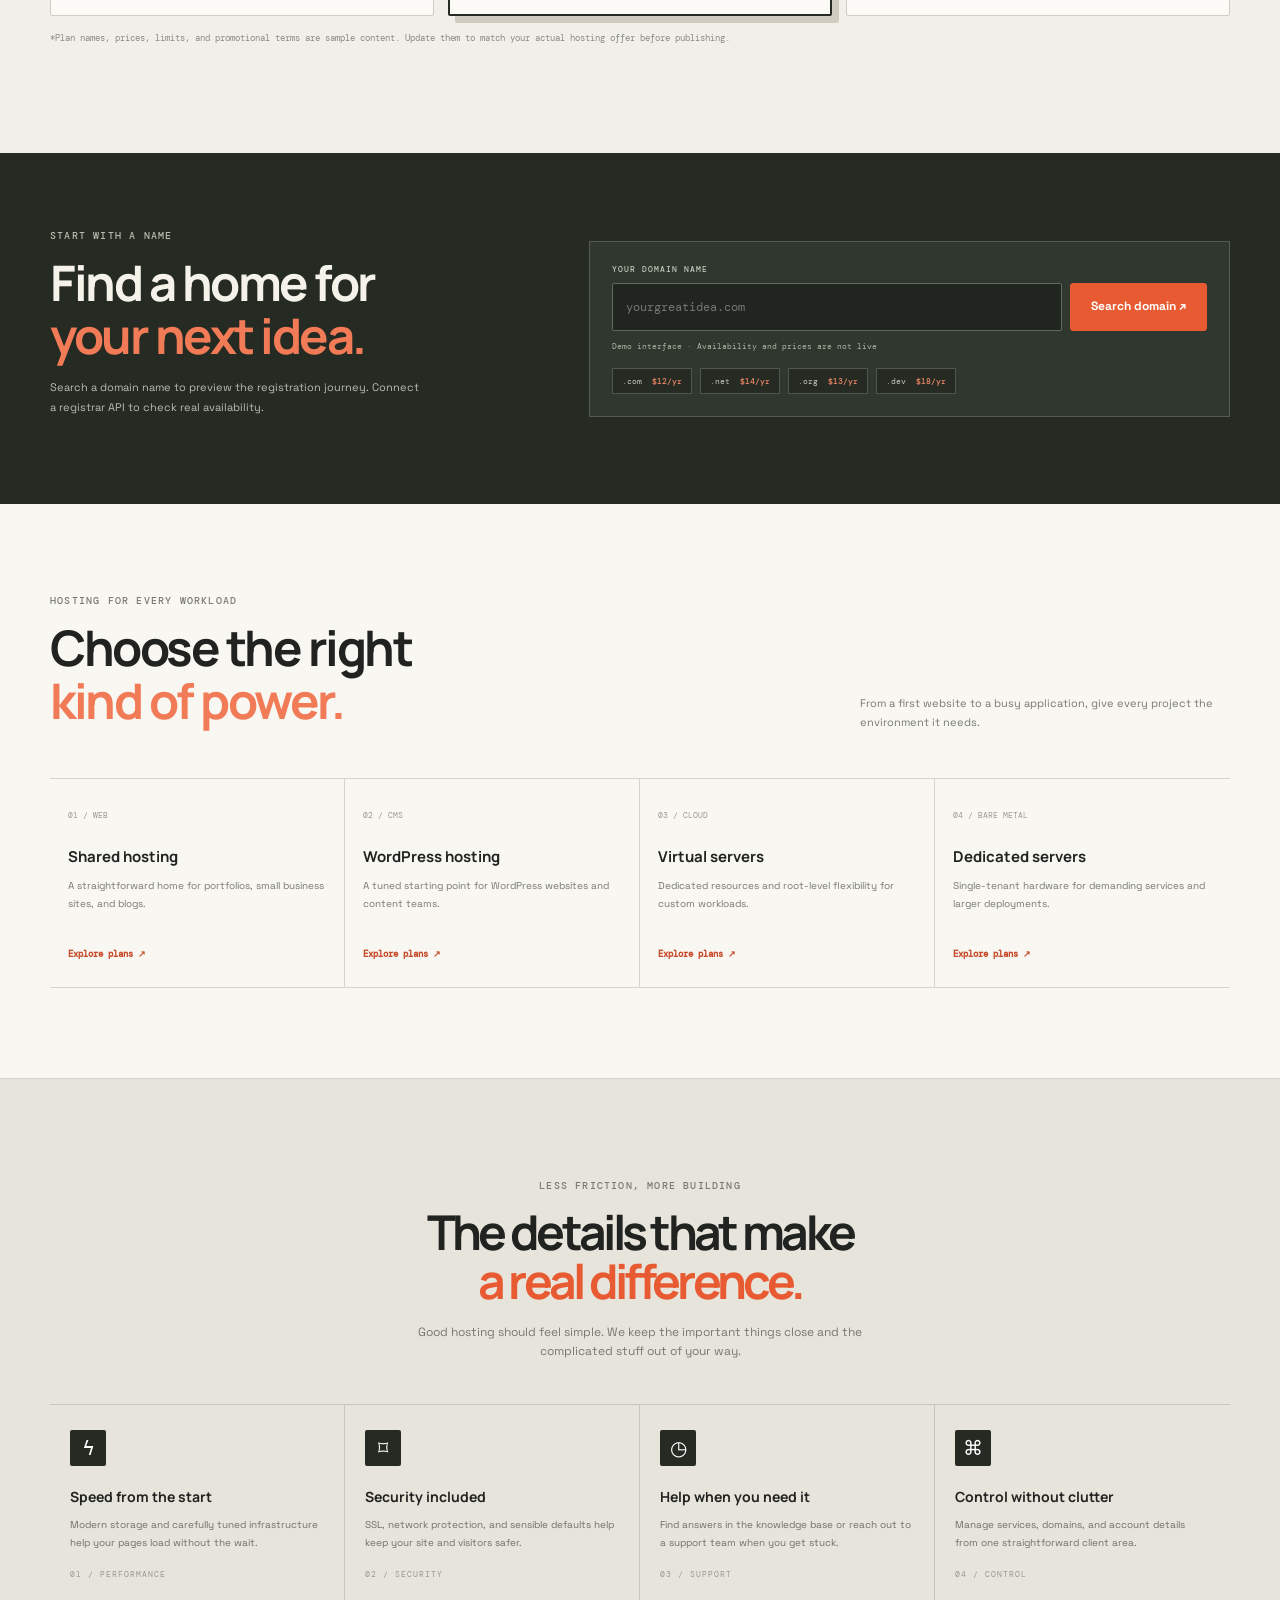
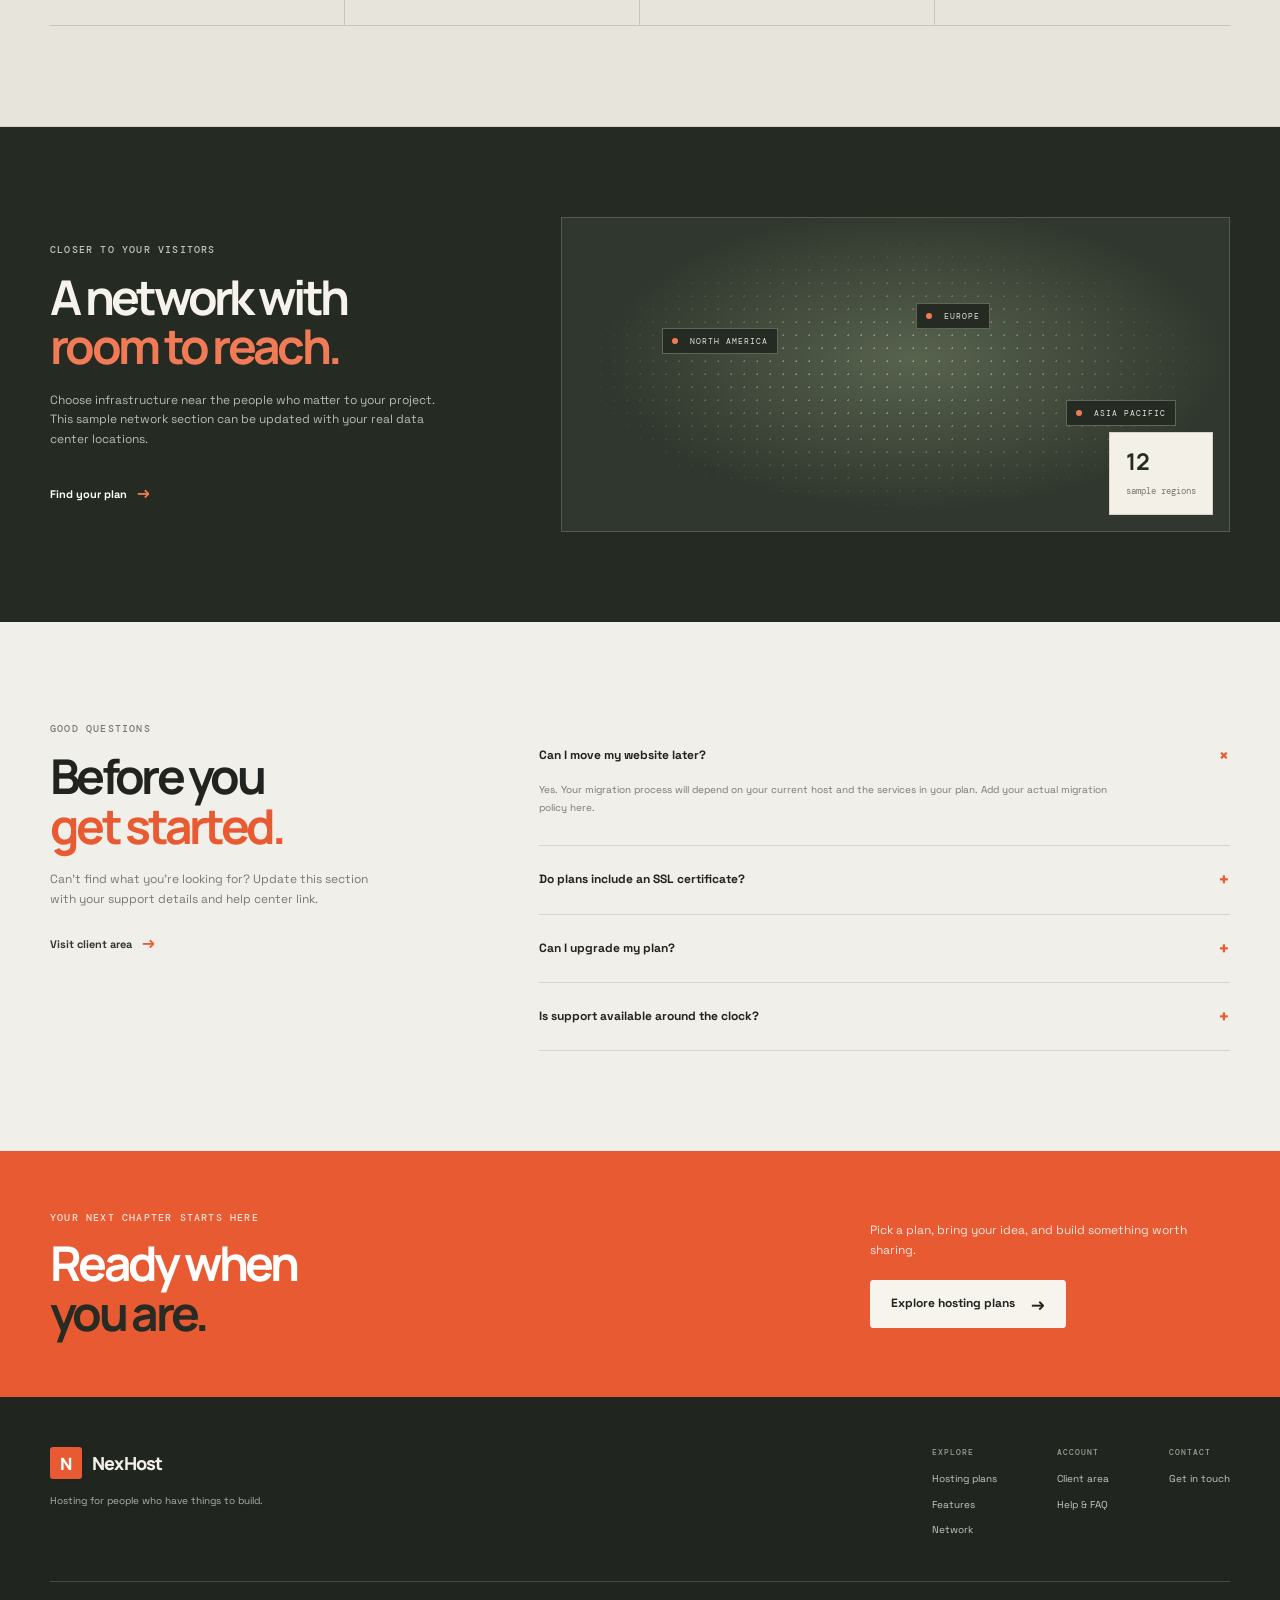
==== commit 59fd9e92: "Update browser theme color for new light visual identity" ====
--- a/index.html
+++ b/index.html
@@ -3,7 +3,7 @@
 <head>
   <meta charset="utf-8">
   <meta name="viewport" content="width=device-width, initial-scale=1">
-  <meta name="theme-color" content="#08111f">
+  <meta name="theme-color" content="#f1efe9">
   <meta name="description" content="NexHost — fast, reliable hosting for projects of every size.">
   <title>NexHost — Hosting that moves with you</title>
   <link rel="preconnect" href="https://fonts.googleapis.com">
--- a/assets/css/style.css
+++ b/assets/css/style.css
@@ -8,3 +8,7 @@
 @media(max-width:900px){.hero-grid{gap:20px}.hero h1{font-size:53px}.floating-chip{transform:scale(.92)}.feature-grid{grid-template-columns:repeat(2,1fr)}.feature-card:nth-child(2){border-right:0}.feature-card:nth-child(-n+2){border-bottom:1px solid #c9c5ba}.network-grid{gap:35px}.faq-grid{gap:40px}}
 @media(max-width:700px){.container{width:min(100% - 34px,550px)}.site-header{height:66px}.menu-toggle{display:flex;flex-direction:column;gap:5px;border:1px solid var(--line);background:transparent;padding:8px;border-radius:2px}.menu-toggle span{width:19px;height:2px;background:#252a23}.main-nav{display:none;position:absolute;top:65px;left:0;right:0;padding:18px 24px;background:#f8f7f2;border-bottom:1px solid var(--line);flex-direction:column;align-items:flex-start;gap:15px}.main-nav.nav-open{display:flex}.nav-actions{gap:10px}.login-link{display:none}.hero{padding-top:65px}.hero-grid{grid-template-columns:1fr;gap:15px}.hero h1{font-size:clamp(43px,12vw,58px);letter-spacing:-2.7px}.hero-lead{font-size:13px}.hero-actions{align-items:flex-start;flex-direction:column;gap:15px}.hero-proof{margin-top:29px}.hero-visual{min-height:345px;margin-top:8px}.visual-orbit{width:320px;height:320px}.orbit-two{width:250px;height:250px}.server-card{padding:17px}.chip-a{right:-3px;top:10px}.chip-b{left:-4px;bottom:12px}.trust-strip{margin-top:35px;align-items:flex-start;flex-direction:column}.trust-strip div{gap:13px 20px}.section{padding:72px 0}.section-heading{display:block}.section-heading>p{margin-top:17px}.section h2,.network-section h2,.faq-section h2{font-size:39px;letter-spacing:-2px}.plan-grid{grid-template-columns:1fr}.plan-card{padding:24px}.plan-card>p{min-height:0}.feature-grid{grid-template-columns:1fr 1fr}.feature-card{padding:17px 14px}.feature-card h3{font-size:12px}.network-section{padding:70px 0}.network-grid,.faq-grid{grid-template-columns:1fr;gap:30px}.network-panel{height:255px}.closing-inner{align-items:flex-start;flex-direction:column}.closing-cta h2{font-size:42px}.footer-main{flex-direction:column}.footer-links{gap:26px;flex-wrap:wrap}.footer-bottom{flex-direction:column;gap:7px}}
 @media(max-width:390px){.nav-actions .button{padding:0 10px;font-size:10px}.hero h1{font-size:40px}.feature-grid{grid-template-columns:1fr}.feature-card{border-right:0;border-bottom:1px solid #c9c5ba}.feature-card:last-child{border-bottom:0}.footer-links{gap:22px}.metric-row strong{font-size:18px}}
+
+.domain-finder{padding:76px 0;background:#252a23;color:#f4f2e9}.domain-finder-inner{display:grid;grid-template-columns:.85fr 1.15fr;gap:65px;align-items:center}.domain-finder .eyebrow{color:#b7bdae}.domain-finder h2,.product-range h2{font:700 clamp(35px,4vw,49px)/1.08 var(--font-heading);letter-spacing:-2.5px;margin:15px 0}.domain-finder h2 em,.product-range h2 em{font-style:normal;color:#f17b56}.domain-finder p,.product-range-head>p{font-size:11px;color:#b9bdb1;line-height:1.8;max-width:370px}.domain-search{background:#30372e;border:1px solid #555b4f;padding:22px}.domain-search label{display:block;font:500 8px 'DM Mono',monospace;color:#c3c9bb;letter-spacing:1px;margin-bottom:9px}.domain-input-row{display:flex;gap:8px}.domain-input-row input{flex:1;min-width:0;border:1px solid #62695d;background:#20251f;color:#fff;padding:0 13px;font:12px 'DM Mono',monospace;border-radius:2px}.domain-search>small{display:block;font:8px 'DM Mono',monospace;color:#aeb5a5;margin-top:10px}.domain-extensions{display:flex;gap:8px;flex-wrap:wrap;margin-top:17px}.domain-extensions span{padding:7px 9px;background:#252a23;border:1px solid #50574b;font:8px 'DM Mono',monospace;color:#c6cbbc}.domain-extensions b{color:#f18a6a;font-weight:500;margin-left:5px}.product-range{padding:90px 0;background:#f8f7f2}.product-range-head{display:flex;align-items:end;justify-content:space-between;gap:35px;margin-bottom:35px}.product-range-head>p{color:#77796f;margin-bottom:10px}.product-range-grid{display:grid;grid-template-columns:repeat(4,1fr);border-top:1px solid #d8d4ca;border-bottom:1px solid #d8d4ca}.product-range-grid article{padding:22px 18px;border-right:1px solid #d8d4ca;min-height:190px}.product-range-grid article:last-child{border:0}.product-range-grid article>span{font:8px 'DM Mono',monospace;color:#9a9b90}.product-range-grid h3{font:700 15px var(--font-heading);margin:20px 0 7px}.product-range-grid p{font-size:10px;color:#77796f;line-height:1.8;min-height:53px}.product-range-grid a{font:600 9px 'DM Mono',monospace;color:#c74c2c}
+@media(max-width:900px){.domain-finder-inner{gap:30px}.product-range-grid{grid-template-columns:1fr 1fr}.product-range-grid article:nth-child(2){border-right:0}.product-range-grid article:nth-child(-n+2){border-bottom:1px solid #d8d4ca}}
+@media(max-width:700px){.domain-finder{padding:62px 0}.domain-finder-inner{grid-template-columns:1fr;gap:23px}.domain-input-row{flex-direction:column}.domain-input-row input{min-height:45px}.domain-input-row .button{width:100%}.product-range{padding:68px 0}.product-range-head{display:block}.product-range-head>p{margin-top:15px}.product-range-grid{grid-template-columns:1fr}.product-range-grid article{border-right:0;border-bottom:1px solid #d8d4ca;min-height:0}.product-range-grid article:last-child{border-bottom:0}.product-range-grid p{min-height:0}}
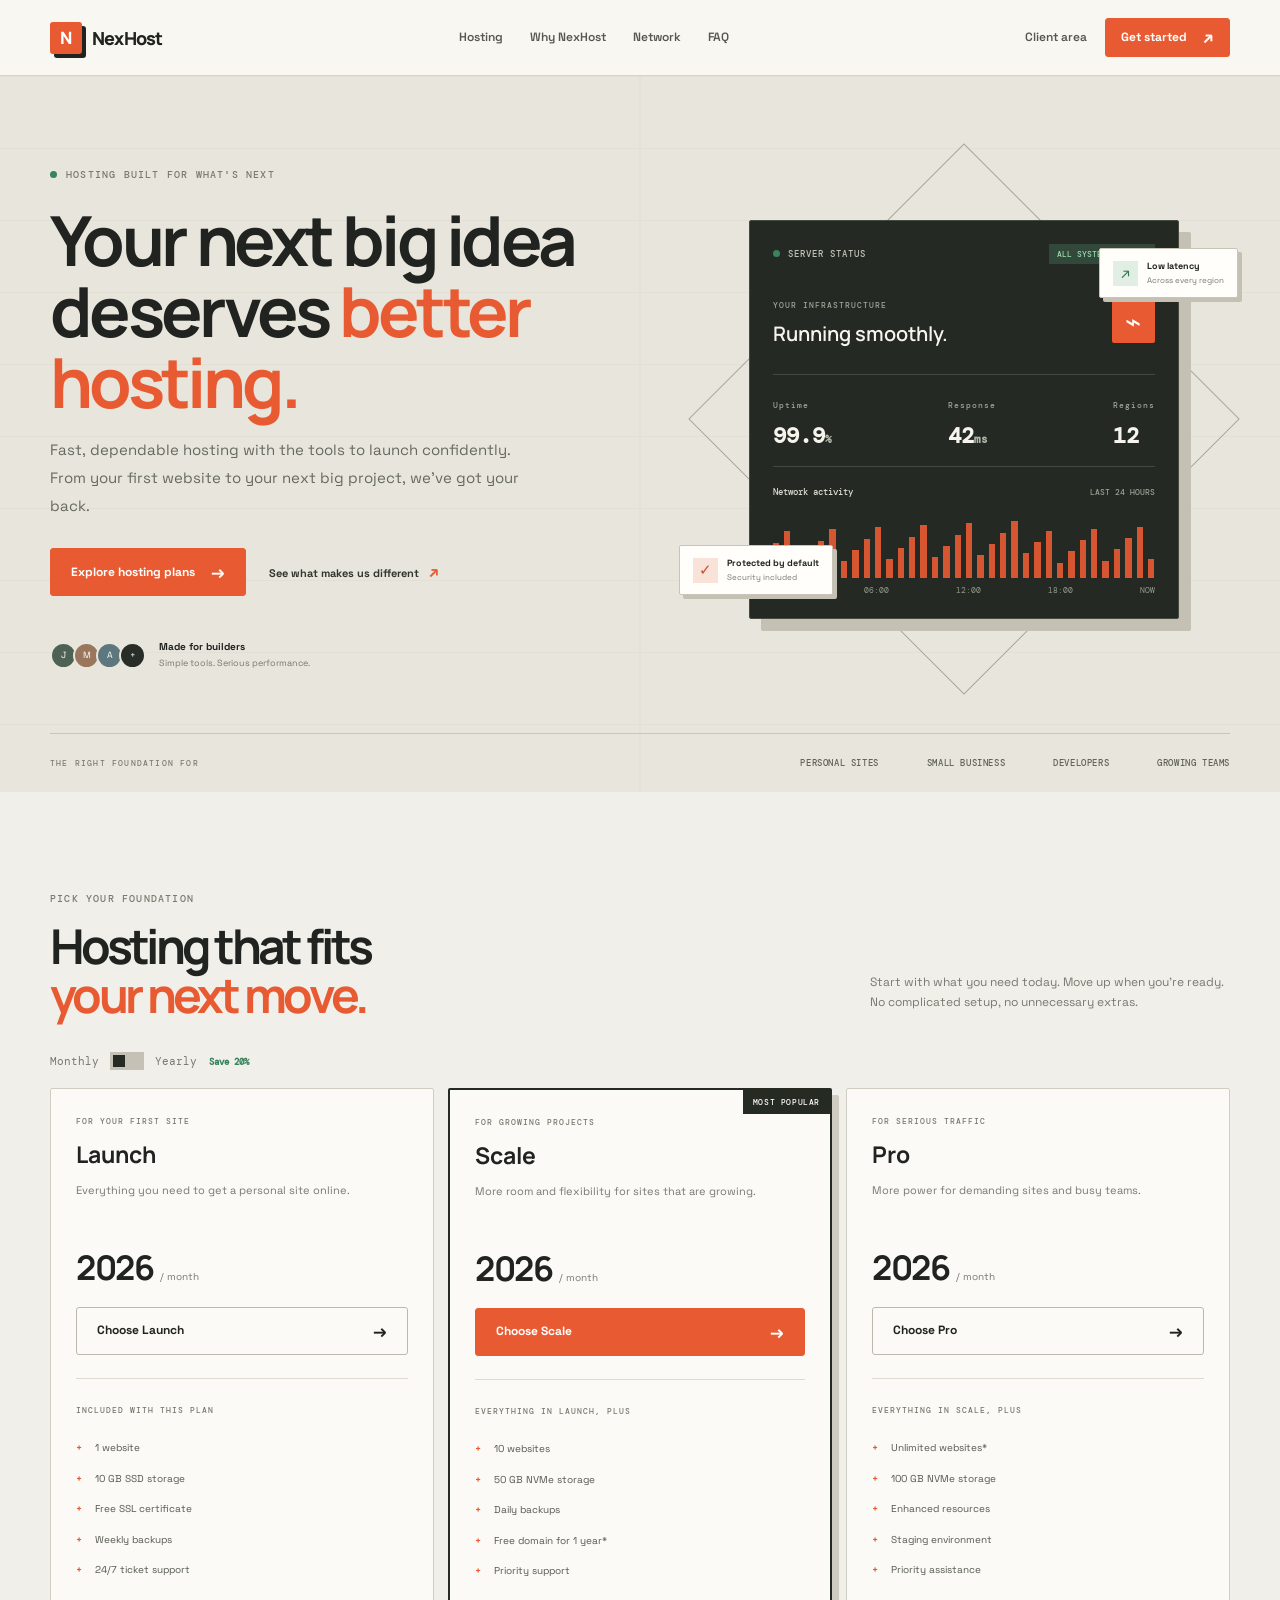
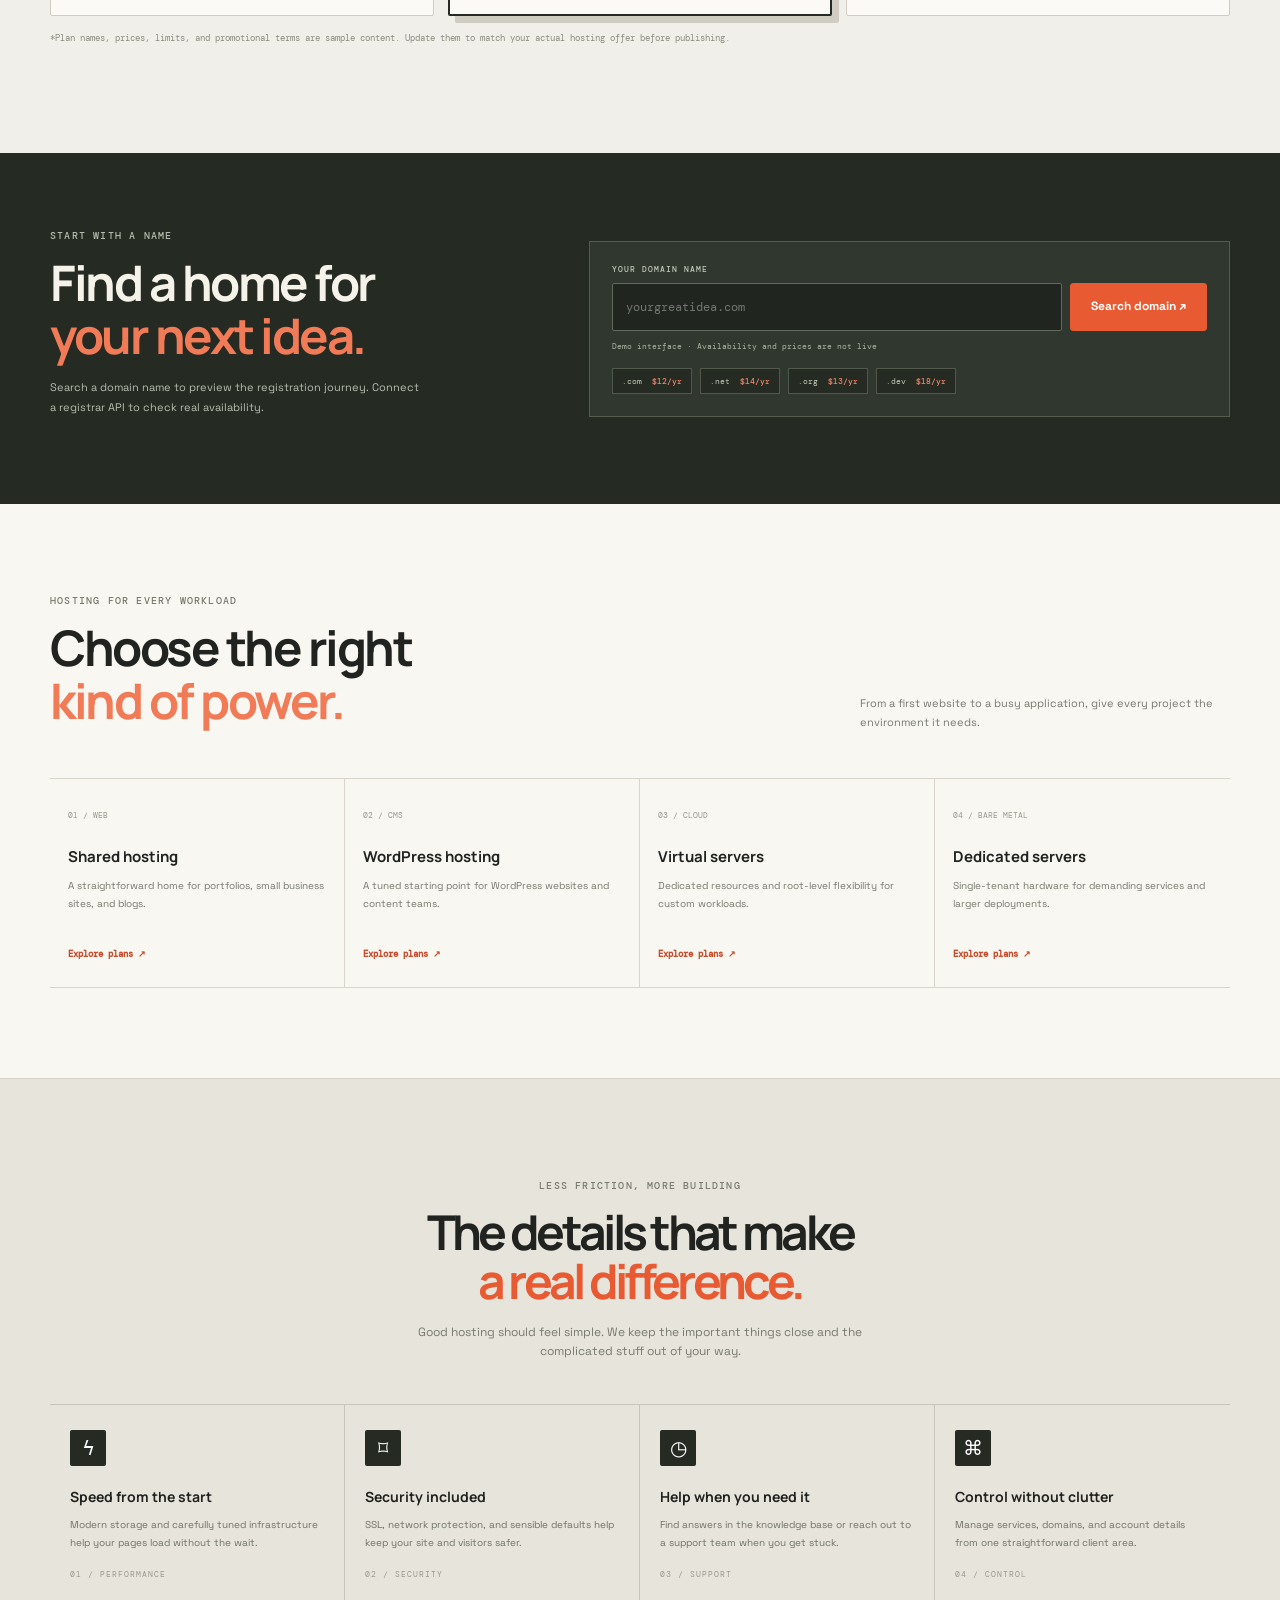
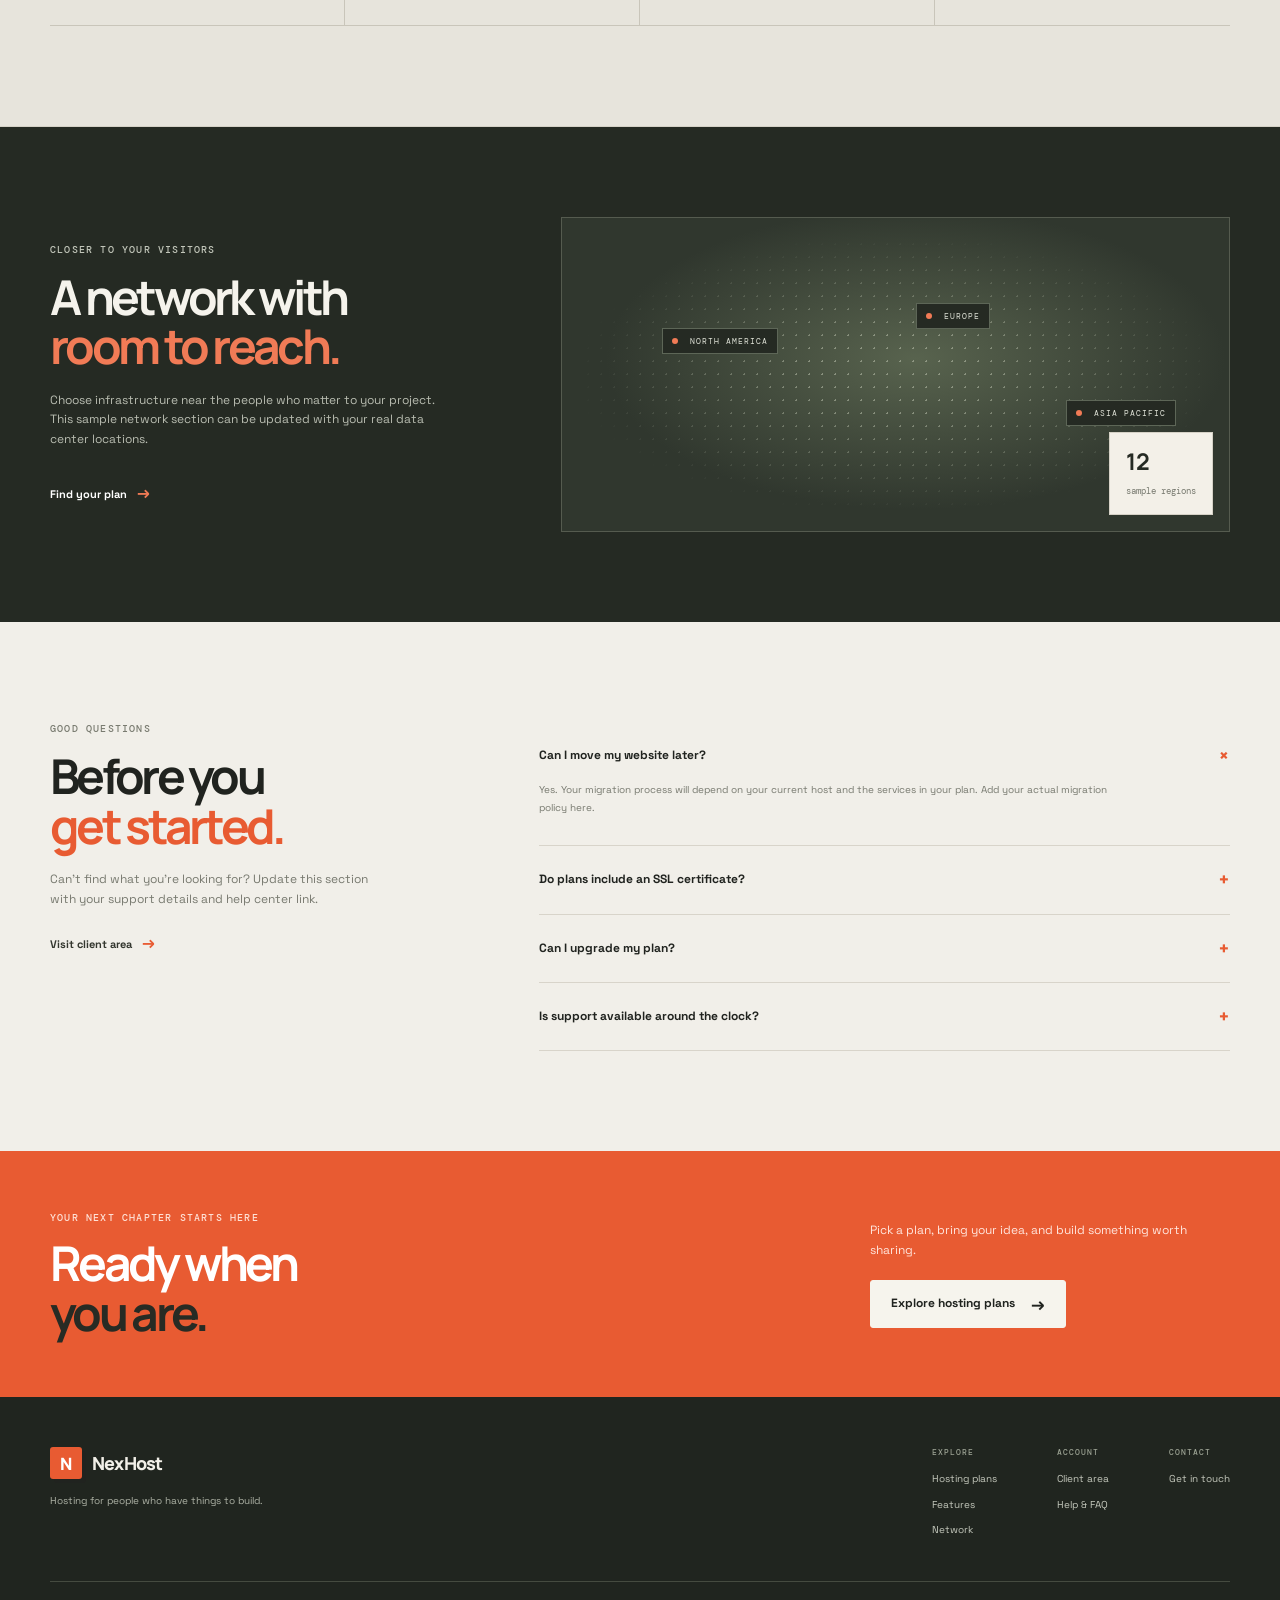
==== commit 2ea7fe23: "Load shared scroll animations across all site pages" ====
--- a/index.html
+++ b/index.html
@@ -10,7 +10,7 @@
   <link rel="preconnect" href="https://fonts.gstatic.com" crossorigin>
   <link href="https://fonts.googleapis.com/css2?family=DM+Sans:wght@400;500;600;700&family=Manrope:wght@400;500;600;700;800&display=swap" rel="stylesheet">
   <link rel="stylesheet" href="assets/css/style.css">
-  <script src="assets/js/config.js"></script>
+  <script src="assets/js/config.js"></script><script defer src="assets/js/scroll-motion.js"></script>
   <script defer src="assets/js/main.js"></script>
 </head>
 <body>
@@ -53,7 +53,7 @@
   <div class="container">
     <div class="section-heading"><div><div class="eyebrow">PICK YOUR FOUNDATION</div><h2>Hosting that fits<br><em>your next move.</em></h2></div><p>Start with what you need today. Move up when you're ready. No complicated setup, no unnecessary extras.</p></div>
     <div class="billing-switch"><span>Monthly</span><span class="switch-track"><i></i></span><span>Yearly <b>Save 20%</b></span></div>
-    <div class="plan-grid">
+    <div id="plans"></div><div class="plan-grid">
       <article class="plan-card"><div class="plan-tag">FOR YOUR FIRST SITE</div><h3>Launch</h3><p>Everything you need to get a personal site online.</p><div class="price"><strong data-month="4.99" data-year="3.99">$4.99</strong><span>/ month</span></div><a class="button button-outline plan-cta" href="dashboard.html">Choose Launch <span>→</span></a><div class="plan-divider"></div><small class="includes">INCLUDED WITH THIS PLAN</small><ul class="check-list"><li>1 website</li><li>10 GB SSD storage</li><li>Free SSL certificate</li><li>Weekly backups</li><li>24/7 ticket support</li></ul></article>
       <article class="plan-card featured"><div class="popular-label">MOST POPULAR</div><div class="plan-tag">FOR GROWING PROJECTS</div><h3>Scale</h3><p>More room and flexibility for sites that are growing.</p><div class="price"><strong data-month="9.99" data-year="7.99">$9.99</strong><span>/ month</span></div><a class="button plan-cta" href="dashboard.html">Choose Scale <span>→</span></a><div class="plan-divider"></div><small class="includes">EVERYTHING IN LAUNCH, PLUS</small><ul class="check-list"><li>10 websites</li><li>50 GB NVMe storage</li><li>Daily backups</li><li>Free domain for 1 year*</li><li>Priority support</li></ul></article>
       <article class="plan-card"><div class="plan-tag">FOR SERIOUS TRAFFIC</div><h3>Pro</h3><p>More power for demanding sites and busy teams.</p><div class="price"><strong data-month="19.99" data-year="15.99">$19.99</strong><span>/ month</span></div><a class="button button-outline plan-cta" href="dashboard.html">Choose Pro <span>→</span></a><div class="plan-divider"></div><small class="includes">EVERYTHING IN SCALE, PLUS</small><ul class="check-list"><li>Unlimited websites*</li><li>100 GB NVMe storage</li><li>Enhanced resources</li><li>Staging environment</li><li>Priority assistance</li></ul></article>
--- a/assets/css/style.css
+++ b/assets/css/style.css
@@ -12,3 +12,11 @@
 .domain-finder{padding:76px 0;background:#252a23;color:#f4f2e9}.domain-finder-inner{display:grid;grid-template-columns:.85fr 1.15fr;gap:65px;align-items:center}.domain-finder .eyebrow{color:#b7bdae}.domain-finder h2,.product-range h2{font:700 clamp(35px,4vw,49px)/1.08 var(--font-heading);letter-spacing:-2.5px;margin:15px 0}.domain-finder h2 em,.product-range h2 em{font-style:normal;color:#f17b56}.domain-finder p,.product-range-head>p{font-size:11px;color:#b9bdb1;line-height:1.8;max-width:370px}.domain-search{background:#30372e;border:1px solid #555b4f;padding:22px}.domain-search label{display:block;font:500 8px 'DM Mono',monospace;color:#c3c9bb;letter-spacing:1px;margin-bottom:9px}.domain-input-row{display:flex;gap:8px}.domain-input-row input{flex:1;min-width:0;border:1px solid #62695d;background:#20251f;color:#fff;padding:0 13px;font:12px 'DM Mono',monospace;border-radius:2px}.domain-search>small{display:block;font:8px 'DM Mono',monospace;color:#aeb5a5;margin-top:10px}.domain-extensions{display:flex;gap:8px;flex-wrap:wrap;margin-top:17px}.domain-extensions span{padding:7px 9px;background:#252a23;border:1px solid #50574b;font:8px 'DM Mono',monospace;color:#c6cbbc}.domain-extensions b{color:#f18a6a;font-weight:500;margin-left:5px}.product-range{padding:90px 0;background:#f8f7f2}.product-range-head{display:flex;align-items:end;justify-content:space-between;gap:35px;margin-bottom:35px}.product-range-head>p{color:#77796f;margin-bottom:10px}.product-range-grid{display:grid;grid-template-columns:repeat(4,1fr);border-top:1px solid #d8d4ca;border-bottom:1px solid #d8d4ca}.product-range-grid article{padding:22px 18px;border-right:1px solid #d8d4ca;min-height:190px}.product-range-grid article:last-child{border:0}.product-range-grid article>span{font:8px 'DM Mono',monospace;color:#9a9b90}.product-range-grid h3{font:700 15px var(--font-heading);margin:20px 0 7px}.product-range-grid p{font-size:10px;color:#77796f;line-height:1.8;min-height:53px}.product-range-grid a{font:600 9px 'DM Mono',monospace;color:#c74c2c}
 @media(max-width:900px){.domain-finder-inner{gap:30px}.product-range-grid{grid-template-columns:1fr 1fr}.product-range-grid article:nth-child(2){border-right:0}.product-range-grid article:nth-child(-n+2){border-bottom:1px solid #d8d4ca}}
 @media(max-width:700px){.domain-finder{padding:62px 0}.domain-finder-inner{grid-template-columns:1fr;gap:23px}.domain-input-row{flex-direction:column}.domain-input-row input{min-height:45px}.domain-input-row .button{width:100%}.product-range{padding:68px 0}.product-range-head{display:block}.product-range-head>p{margin-top:15px}.product-range-grid{grid-template-columns:1fr}.product-range-grid article{border-right:0;border-bottom:1px solid #d8d4ca;min-height:0}.product-range-grid article:last-child{border-bottom:0}.product-range-grid p{min-height:0}}
+
+/* Shared motion system — reveal sections as they enter the viewport. */
+.motion-ready .reveal-pending{opacity:0;transform:translate3d(0,34px,0);filter:blur(2px);transition:opacity .72s cubic-bezier(.2,.7,.2,1),transform .72s cubic-bezier(.2,.7,.2,1),filter .72s ease}
+.motion-ready .reveal-pending.is-visible{opacity:1;transform:translate3d(0,0,0);filter:blur(0)}
+.motion-ready .plan-card:nth-child(2),.motion-ready .product-range-grid article:nth-child(2),.motion-ready .feature-card:nth-child(2){transition-delay:90ms}
+.motion-ready .plan-card:nth-child(3),.motion-ready .product-range-grid article:nth-child(3),.motion-ready .feature-card:nth-child(3){transition-delay:160ms}
+.motion-ready .product-range-grid article:nth-child(4),.motion-ready .feature-card:nth-child(4){transition-delay:220ms}
+@media(prefers-reduced-motion:reduce){html{scroll-behavior:auto!important}.motion-ready .reveal-pending{opacity:1;transform:none;filter:none;transition:none}}
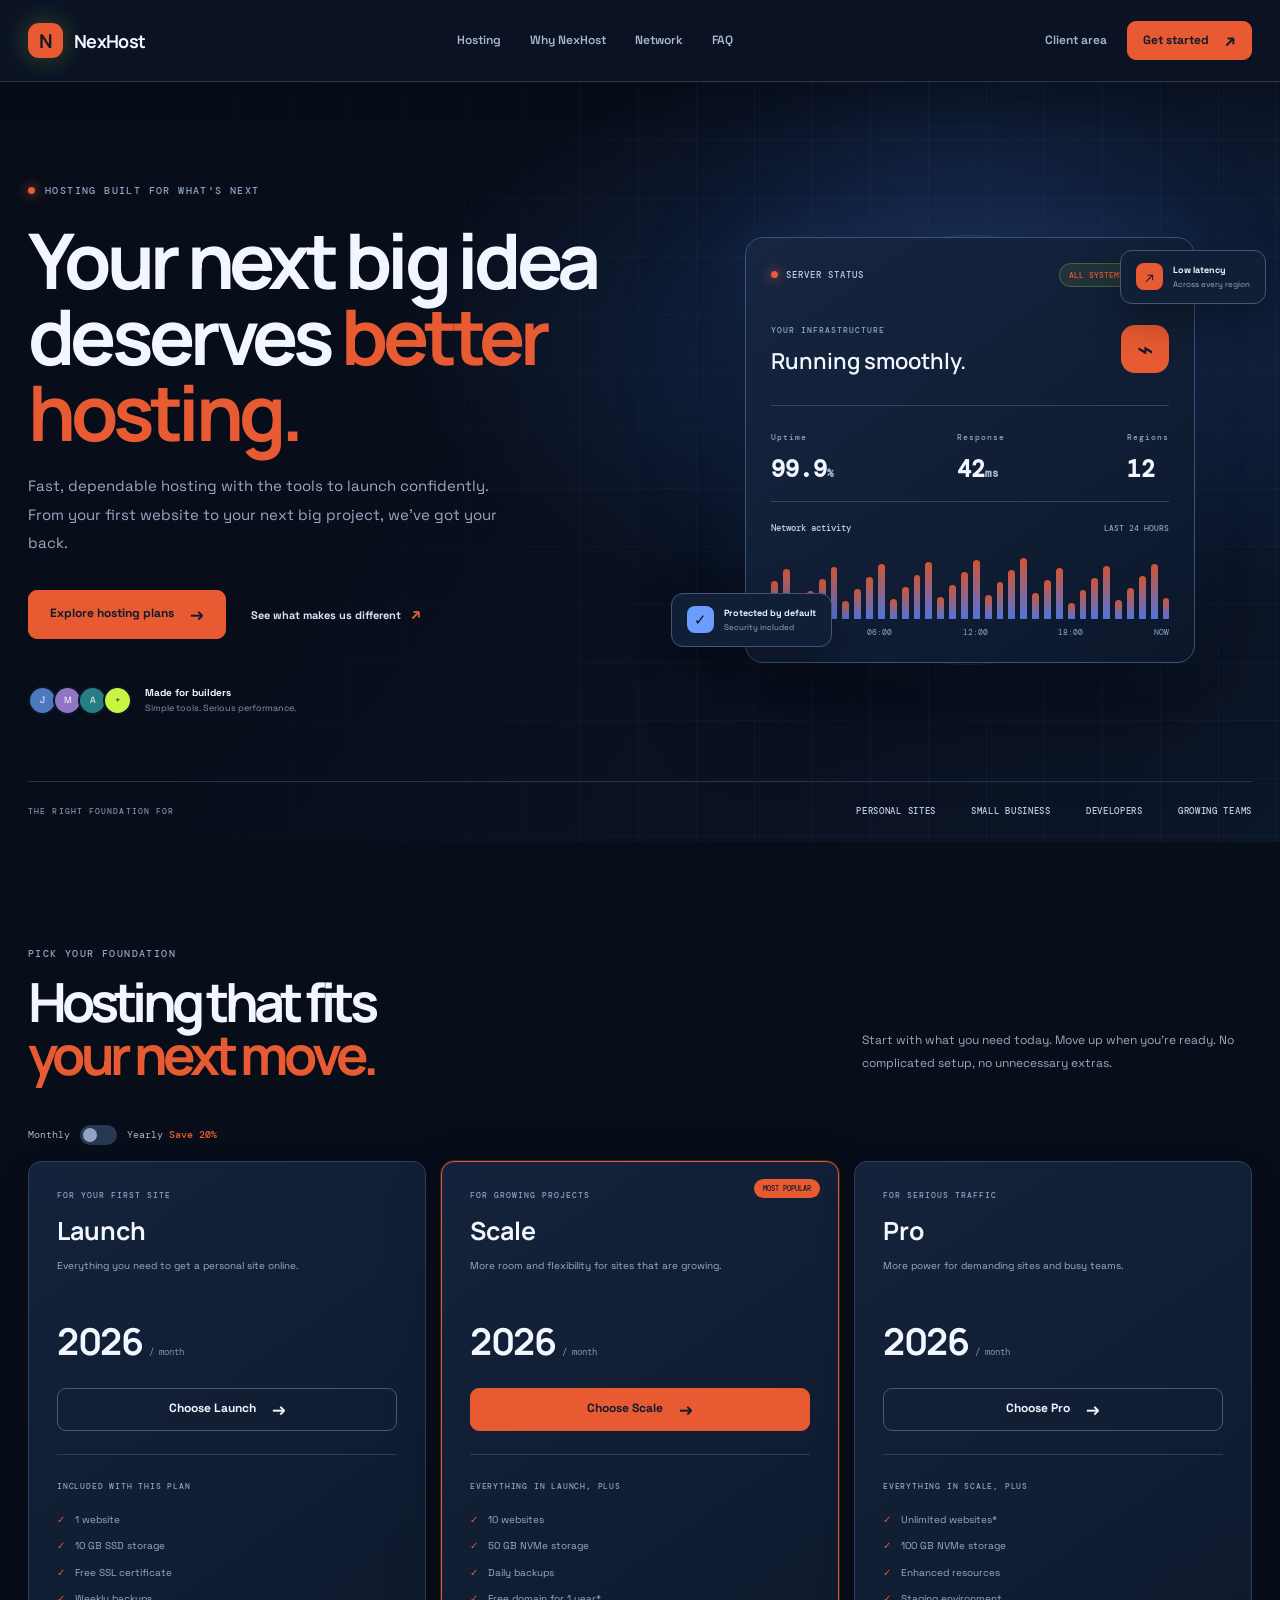
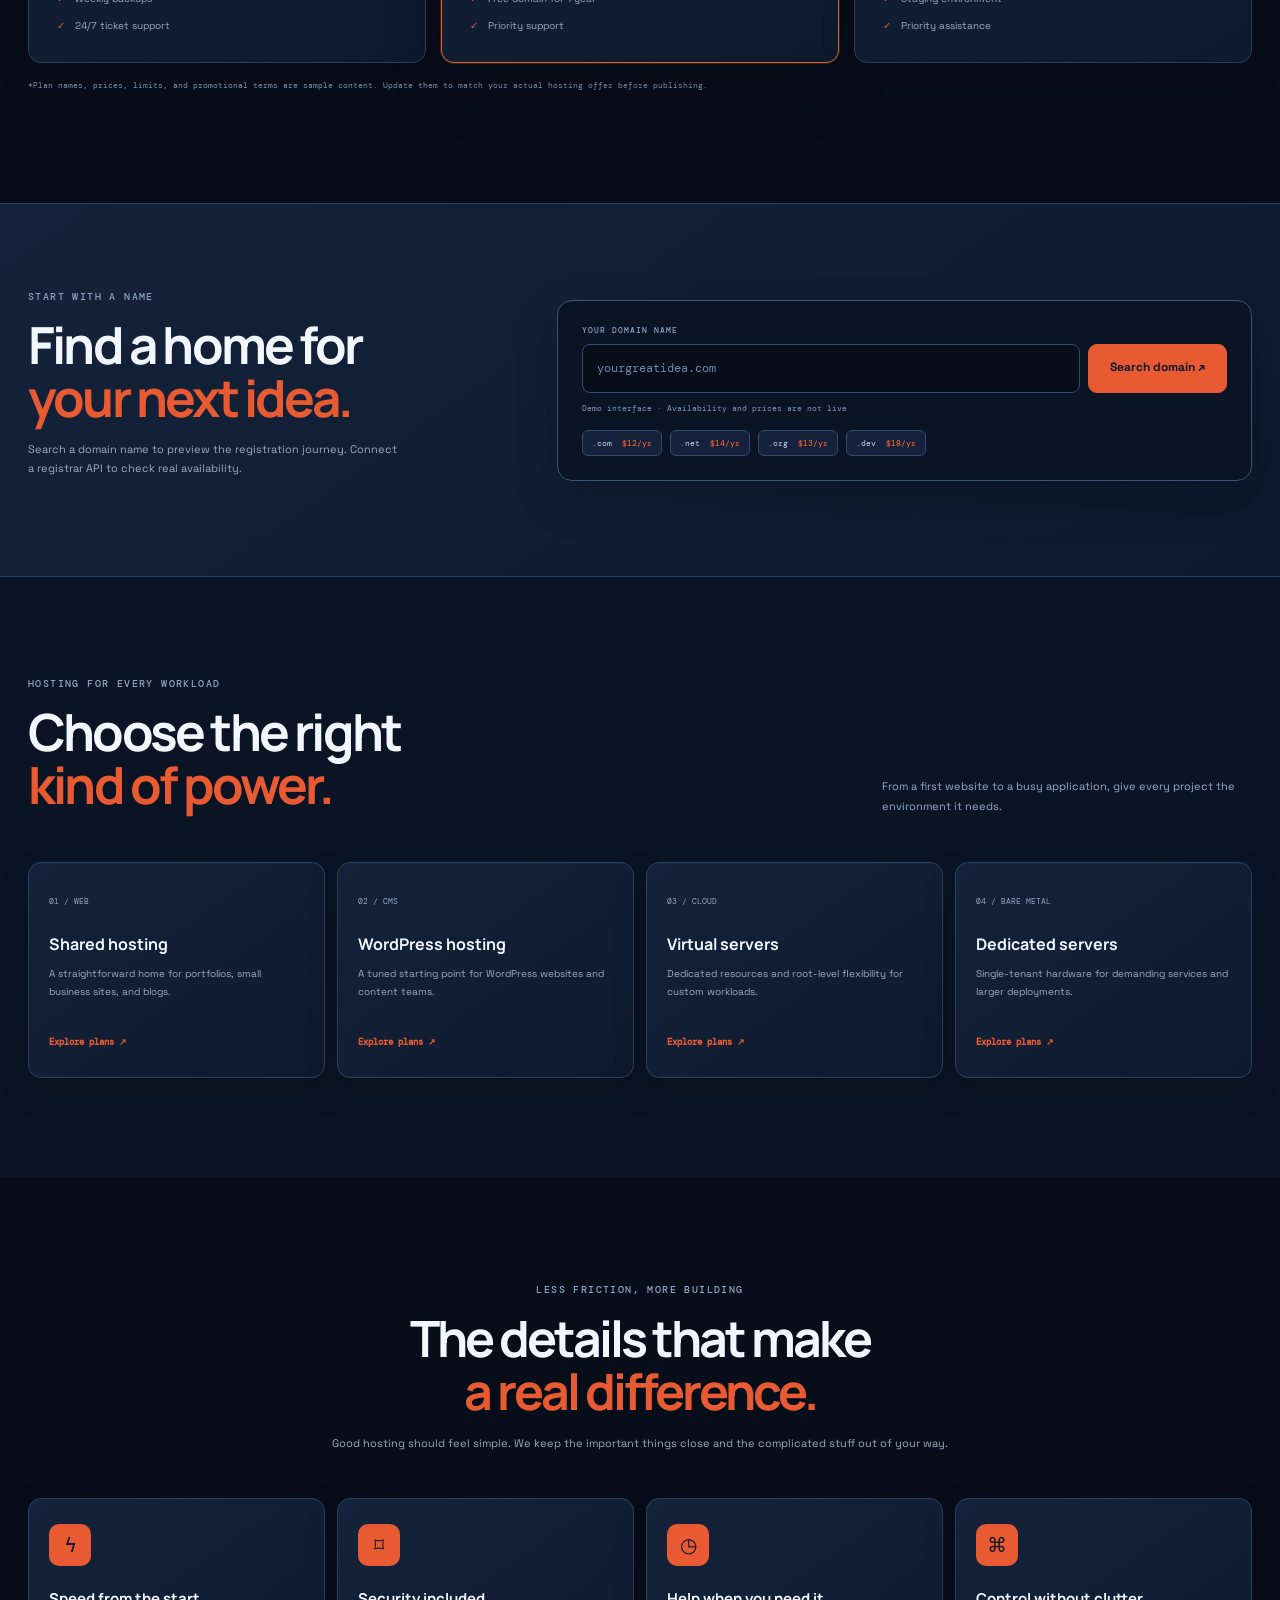
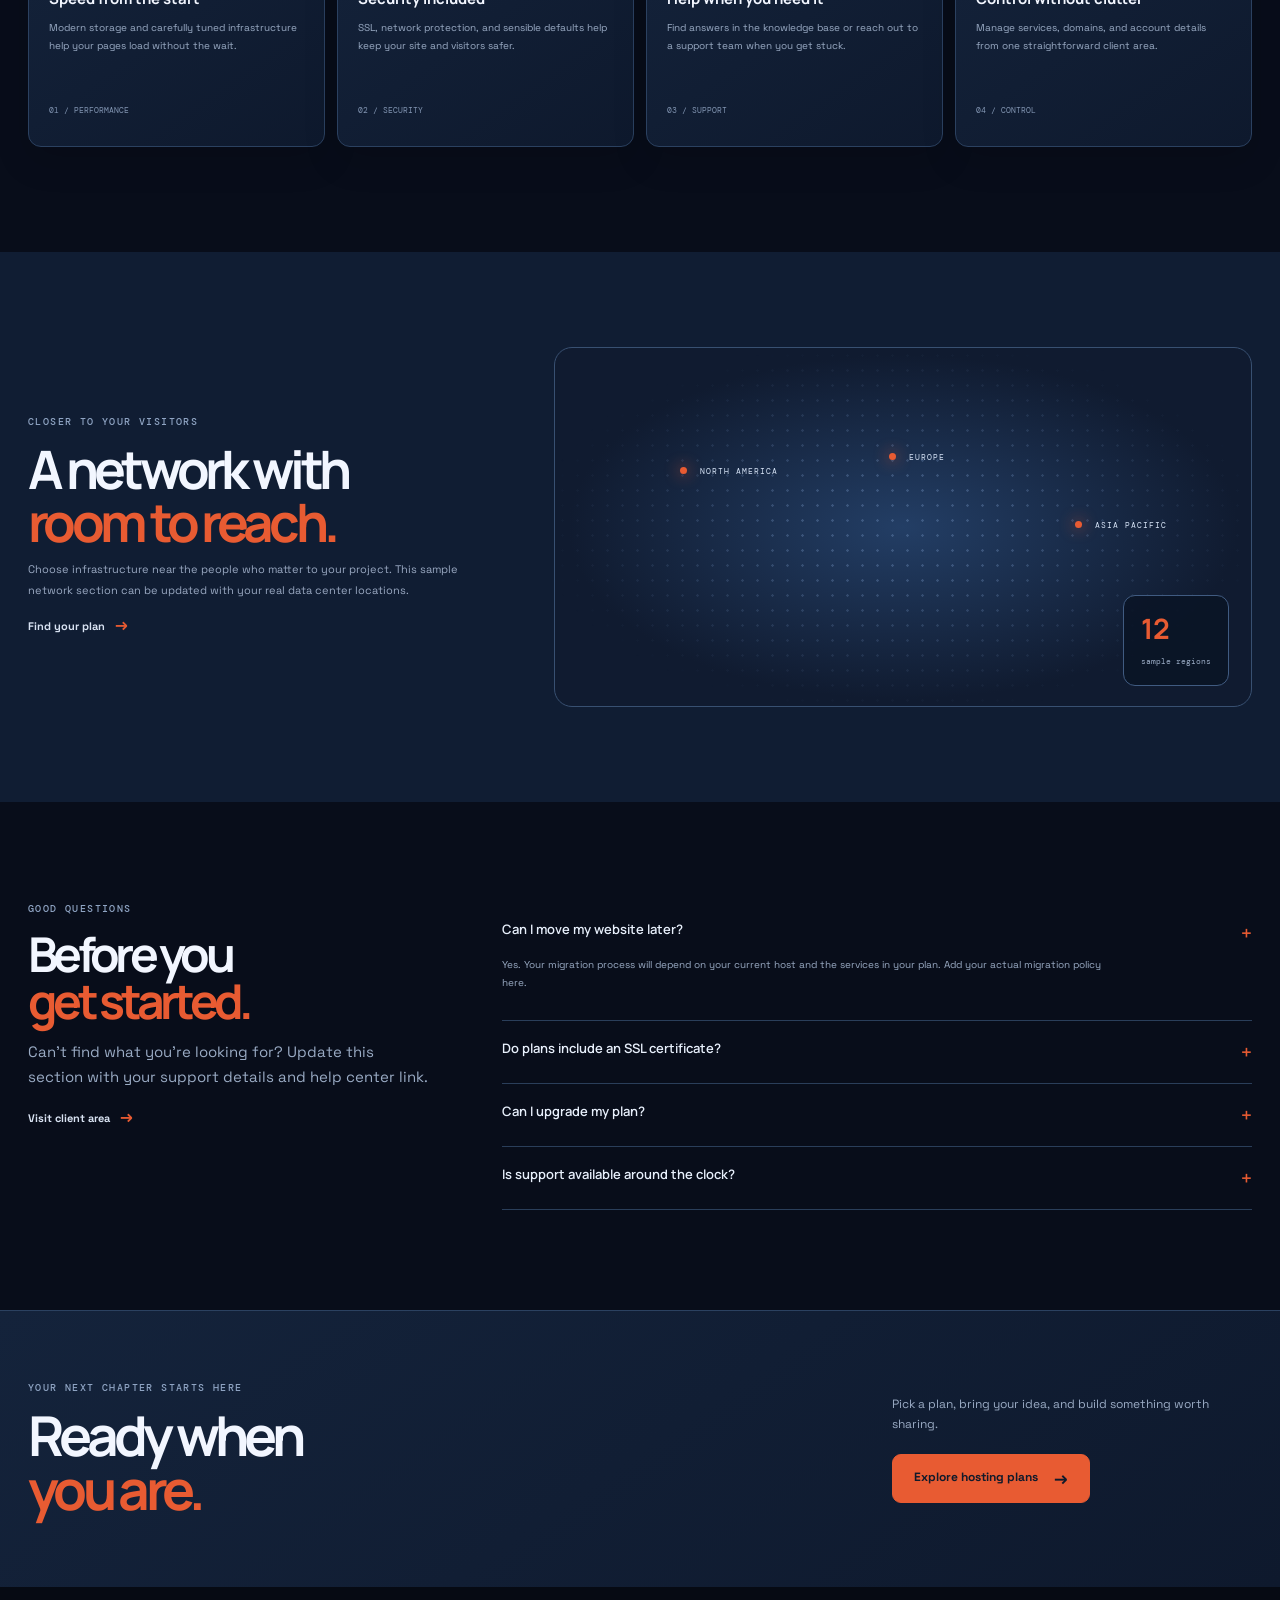
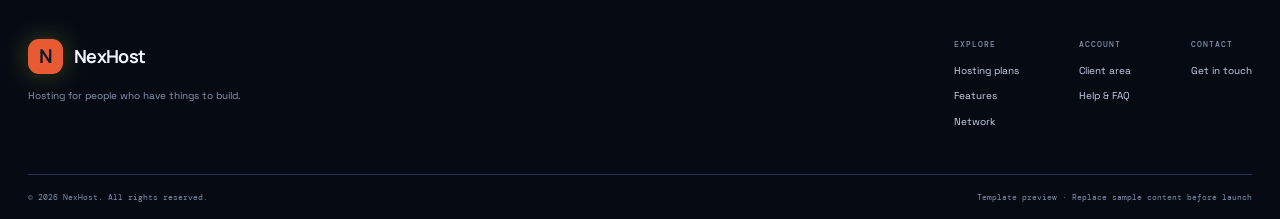
==== commit ea319d80: "Apply client portal visual theme to public homepage" ====
--- a/index.html
+++ b/index.html
@@ -3,13 +3,14 @@
 <head>
   <meta charset="utf-8">
   <meta name="viewport" content="width=device-width, initial-scale=1">
-  <meta name="theme-color" content="#f1efe9">
+  <meta name="theme-color" content="#080d1a">
   <meta name="description" content="NexHost — fast, reliable hosting for projects of every size.">
   <title>NexHost — Hosting that moves with you</title>
   <link rel="preconnect" href="https://fonts.googleapis.com">
   <link rel="preconnect" href="https://fonts.gstatic.com" crossorigin>
   <link href="https://fonts.googleapis.com/css2?family=DM+Sans:wght@400;500;600;700&family=Manrope:wght@400;500;600;700;800&display=swap" rel="stylesheet">
   <link rel="stylesheet" href="assets/css/style.css">
+  <link rel="stylesheet" href="assets/css/landing.css">
   <script src="assets/js/config.js"></script><script defer src="assets/js/scroll-motion.js"></script>
   <script defer src="assets/js/main.js"></script>
 </head>
--- a/assets/css/style.css
+++ b/assets/css/style.css
@@ -1,22 +1,20 @@
-@import url('https://fonts.googleapis.com/css2?family=DM+Mono:wght@400;500&family=Manrope:wght@400;500;600;700;800&family=Space+Grotesk:wght@400;500;600;700&display=swap');
-:root{--bg:#f1efe9;--bg-soft:#e8e5dd;--panel:#fffefa;--line:#d8d4ca;--text:#20231f;--muted:#77796f;--accent:#e85b32;--accent-hover:#c94725;--font-body:'Space Grotesk',sans-serif;--font-heading:'Manrope',sans-serif}
-*{box-sizing:border-box}html{scroll-behavior:smooth}body{margin:0;background:var(--bg);color:var(--text);font:15px/1.65 var(--font-body)}a{color:inherit;text-decoration:none}button{font:inherit}.container{width:min(1180px,calc(100% - 48px));margin:auto}
-.site-header{height:76px;display:flex;align-items:center;background:#f8f7f2;border-bottom:1px solid var(--line);position:sticky;top:0;z-index:20}.nav-wrap{display:flex;align-items:center;justify-content:space-between;gap:25px}.brand{display:inline-flex;align-items:center;gap:10px;font:800 18px var(--font-heading);letter-spacing:-.8px}.brand-mark{width:32px;height:32px;background:var(--accent);color:#fff;display:grid;place-items:center;font:800 17px var(--font-heading);border-radius:3px;box-shadow:4px 4px 0 #20231f}.main-nav,.nav-actions{display:flex;align-items:center;gap:27px}.main-nav a,.login-link{font-size:12px;font-weight:600;color:#55584f}.main-nav a:hover,.login-link:hover{color:var(--accent)}.nav-actions{gap:18px}.button{min-height:48px;padding:0 20px;display:inline-flex;align-items:center;justify-content:center;gap:16px;border:1px solid var(--accent);border-radius:3px;background:var(--accent);color:white;font-weight:700;font-size:12px;transition:.2s}.button:hover{background:var(--accent-hover);border-color:var(--accent-hover);transform:translateY(-2px)}.button span{font-size:17px}.button-small{min-height:39px;padding:0 15px}.button-outline{background:transparent;border-color:#bdb8ad;color:var(--text)}.button-outline:hover{background:#f0ede6;border-color:var(--accent)}.button-light{background:#f6f4ed;color:#20231f;border-color:#f6f4ed}.menu-toggle{display:none}
-.hero{position:relative;overflow:hidden;padding:92px 0 0;background:#e8e5dc}.hero:before{content:"";position:absolute;inset:0;background:linear-gradient(90deg,transparent 49.9%,#d8d4ca 50%,transparent 50.1%),linear-gradient(#d8d4ca 1px,transparent 1px);background-size:100% 100%,100% 72px;opacity:.34;pointer-events:none}.hero-glow{display:none}.hero-grid{display:grid;grid-template-columns:1fr .9fr;align-items:center;gap:55px;position:relative}.eyebrow{font:500 10px 'DM Mono',monospace;letter-spacing:1.2px;color:#797b70;display:flex;align-items:center;gap:9px}.status-dot,.server-label b{width:7px;height:7px;background:#38845d;border-radius:50%;display:inline-block}.hero h1,.section h2,.network-section h2,.faq-section h2,.closing-cta h2{font:700 clamp(43px,5.4vw,69px)/1.03 var(--font-heading);letter-spacing:-3.7px;margin:23px 0 19px}.hero h1 em,.section h2 em,.network-section h2 em,.faq-section h2 em,.closing-cta h2 em{font-style:normal;color:var(--accent)}.hero-lead{font-size:15px;color:#66695f;line-height:1.85;max-width:490px}.hero-actions{display:flex;align-items:center;gap:23px;margin-top:29px}.text-link{font-size:11px;font-weight:700;color:#34372f}.text-link span{color:var(--accent);margin-left:7px;font-size:16px}.hero-proof{display:flex;align-items:center;gap:13px;margin-top:43px}.avatar-stack{display:flex;padding-left:4px}.avatar-stack i{width:27px;height:27px;margin-left:-4px;border:2px solid #e8e5dc;border-radius:50%;background:#4d6254;display:grid;place-items:center;font-size:9px;font-style:normal;color:white}.avatar-stack i:nth-child(2){background:#9a765d}.avatar-stack i:nth-child(3){background:#5d777e}.avatar-stack i:nth-child(4){background:#292d27}.hero-proof strong,.hero-proof small{display:block}.hero-proof strong{font-size:10px}.hero-proof small{font-size:9px;color:#77796f}
-.hero-visual{min-height:430px;position:relative;display:grid;place-items:center}.visual-orbit{position:absolute;border:1px solid #aaa69a;width:390px;height:390px;transform:rotate(45deg);border-radius:0}.orbit-two{width:310px;height:310px;border-style:dashed;transform:rotate(0)}.server-card{position:relative;z-index:2;width:min(100%,430px);padding:23px;background:#242923;color:#f6f4ed;border:1px solid #464b40;border-radius:2px;box-shadow:12px 12px 0 #c5c0b4}.server-top,.server-main,.metric-row,.chart-head,.chart-foot{display:flex;align-items:center;justify-content:space-between}.server-label{font:500 9px 'DM Mono',monospace;letter-spacing:1px;color:#c1c4b8;display:flex;align-items:center;gap:8px}.live-pill{font:500 8px 'DM Mono',monospace;color:#9cdbad;background:#31483a;padding:5px 8px}.server-main{margin:27px 0 22px}.server-main small,.metric-row small{font:500 8px 'DM Mono',monospace;color:#a0a699;letter-spacing:1px}.server-main h3{font:600 20px var(--font-heading);margin:5px 0}.server-icon{width:43px;height:43px;background:var(--accent);color:white;display:grid;place-items:center;font-size:27px;border-radius:2px}.metric-row{padding:16px 0;border-top:1px solid #454a40;border-bottom:1px solid #454a40}.metric-row strong{display:block;font:600 22px 'DM Mono',monospace;margin-top:5px}.metric-row strong span{font-size:11px;color:#b2b7aa}.activity-chart{padding-top:19px}.chart-head{font:500 9px 'DM Mono',monospace;color:#d9dcd1}.chart-head span+span{font-size:8px;color:#9ba194}.chart-bars{height:67px;display:flex;align-items:end;gap:5px;margin-top:13px}.chart-bars i{flex:1;height:var(--h);border-radius:0;background:var(--accent);opacity:.9}.chart-foot{font:8px 'DM Mono',monospace;color:#939a8b;margin-top:7px}.floating-chip{position:absolute;z-index:3;display:flex;align-items:center;gap:9px;padding:10px 13px;background:#fffefa;border:1px solid #c9c4b8;border-radius:2px;box-shadow:4px 4px 0 #c5c0b4}.chip-a{top:44px;right:-8px}.chip-b{bottom:39px;left:-18px}.chip-icon{width:25px;height:25px;display:grid;place-items:center;background:#e0eee3;color:#31764d}.chip-icon.blue{background:#f9e2d8;color:#c94d2b}.floating-chip b,.floating-chip small{display:block}.floating-chip b{font-size:9px}.floating-chip small{font-size:8px;color:#77796f}.trust-strip{margin-top:62px;padding:23px 0;border-top:1px solid #c9c5ba;display:flex;justify-content:space-between;align-items:center;gap:25px}.trust-strip>span{font:500 8px 'DM Mono',monospace;letter-spacing:1.2px;color:#7b7d72}.trust-strip div{display:flex;gap:clamp(15px,4vw,48px);flex-wrap:wrap}.trust-strip b{font:500 9px 'DM Mono',monospace;letter-spacing:.6px;color:#60645a}
-.section{padding:100px 0}.section-heading{display:flex;align-items:end;justify-content:space-between;gap:35px}.section h2,.network-section h2,.faq-section h2{font-size:48px;margin:16px 0 0}.section-heading>p{max-width:360px;color:var(--muted);font-size:12px;margin-bottom:7px}.billing-switch{display:flex;align-items:center;gap:11px;margin:32px 0 18px;font:11px 'DM Mono',monospace;color:#77796f;cursor:pointer;width:max-content}.billing-switch b{color:#38845d;font-size:9px;margin-left:5px}.switch-track{width:34px;height:18px;background:#c6c1b6;padding:3px;border-radius:0}.switch-track i{display:block;width:12px;height:12px;background:#252a23;transition:.2s}.billing-switch.yearly .switch-track i{transform:translateX(16px);background:var(--accent)}.billing-switch .muted{opacity:.5}.billing-switch .active{color:#20231f}.plan-grid{display:grid;grid-template-columns:repeat(3,1fr);gap:14px}.plan-card{position:relative;padding:27px 25px;border:1px solid #d1cdc2;border-radius:2px;background:#fbfaf6}.plan-card.featured{border:2px solid #252a23;box-shadow:7px 7px 0 #d0ccc1}.popular-label{position:absolute;right:0;top:0;padding:7px 10px;background:#252a23;color:white;font:500 8px 'DM Mono',monospace;letter-spacing:.6px}.plan-tag,.includes{font:500 8px 'DM Mono',monospace;letter-spacing:1px;color:#77796f}.plan-card h3{font:700 23px var(--font-heading);margin:12px 0 4px}.plan-card>p{font-size:11px;color:#77796f;min-height:40px}.price{display:flex;align-items:baseline;gap:7px;margin:23px 0 17px}.price strong{font:700 34px var(--font-heading);letter-spacing:-1.5px}.price span{font-size:10px;color:#77796f}.plan-cta{width:100%;justify-content:space-between}.plan-divider{height:1px;background:#dedad0;margin:23px 0 17px}.check-list{padding:0;margin:13px 0 0;list-style:none}.check-list li{font-size:10px;color:#55594f;padding:7px 0 7px 19px;position:relative}.check-list li:before{content:"+";position:absolute;left:0;color:var(--accent);font-weight:700}.fine-print{font:9px 'DM Mono',monospace;color:#898b80;margin-top:16px}.center-heading{text-align:center;max-width:650px;margin:0 auto 42px}.center-heading .eyebrow{justify-content:center}.center-heading h2{margin-top:15px}.center-heading>p{color:var(--muted);font-size:12px;max-width:480px;margin:17px auto 0}.features-section{background:#e7e4dc;border-top:1px solid #d5d1c6;border-bottom:1px solid #d5d1c6}.feature-grid{display:grid;grid-template-columns:repeat(4,1fr);gap:0;border-top:1px solid #c9c5ba;border-bottom:1px solid #c9c5ba}.feature-card{padding:25px 20px;border-right:1px solid #c9c5ba;min-height:220px}.feature-card:last-child{border-right:0}.feature-icon{width:36px;height:36px;background:#252a23;color:#fff;display:grid;place-items:center;font-size:20px;border-radius:2px}.feature-card h3{font:700 14px var(--font-heading);margin:21px 0 7px}.feature-card p{font-size:10px;color:#6e7167;line-height:1.8}.feature-card>span{font:8px 'DM Mono',monospace;letter-spacing:1px;color:#99998d;display:block;margin-top:17px}.network-section{padding:90px 0;background:#252a23;color:#f5f3ec}.network-section .eyebrow{color:#c1c5b9}.network-section h2 em{color:#f17b56}.network-grid{display:grid;grid-template-columns:.8fr 1.2fr;gap:65px;align-items:center}.network-section p{color:#b9bdb1;font-size:12px;max-width:400px;margin:20px 0}.network-section .text-link{color:white;display:inline-block;margin-top:10px}.network-section .text-link span{color:#f17b56}.network-panel{height:315px;position:relative;border:1px solid #555b4f;border-radius:0;overflow:hidden;background:radial-gradient(ellipse at 53% 45%,#58634e,transparent 62%),#30372e}.map-dots{position:absolute;inset:20px;background-image:radial-gradient(#c5cbb7 1px,transparent 1px);background-size:13px 13px;mask-image:radial-gradient(ellipse at center,#000 20%,transparent 73%);opacity:.5}.map-label{position:absolute;font:8px 'DM Mono',monospace;letter-spacing:1px;color:#e0e3d8;background:#252a23;padding:7px 9px;border:1px solid #5d6657;border-radius:0}.map-label i{display:inline-block;width:6px;height:6px;background:#f17b56;border-radius:50%;margin-right:6px}.label-na{top:35%;left:15%}.label-eu{top:27%;left:53%}.label-as{top:58%;right:8%}.map-stat{position:absolute;right:16px;bottom:16px;padding:12px 16px;background:#f3f0e8;color:#252a23;border:1px solid #d5d1c6}.map-stat strong{font:700 23px var(--font-heading);display:block}.map-stat span{font:9px 'DM Mono',monospace;color:#77796f}.faq-grid{display:grid;grid-template-columns:.75fr 1.25fr;gap:75px}.faq-section>div>div:first-child>p{color:var(--muted);font-size:12px;max-width:320px;margin:20px 0}.faq-list details{border-bottom:1px solid var(--line);padding:18px 0}.faq-list summary{list-style:none;cursor:pointer;display:flex;justify-content:space-between;align-items:center;font-size:12px;font-weight:700}.faq-list summary::-webkit-details-marker{display:none}.faq-list summary span{font-size:19px;color:var(--accent);transition:.2s}.faq-list details[open] summary span{transform:rotate(45deg)}.faq-list details p{font-size:10px;color:#77796f;line-height:1.8;max-width:580px}.closing-cta{padding:60px 0;background:var(--accent);color:#fff}.closing-inner{display:flex;justify-content:space-between;align-items:center;gap:40px}.closing-cta .eyebrow{color:#ffe1d6}.closing-cta h2{font-size:48px;margin:14px 0 0}.closing-cta h2 em{color:#272b24}.closing-inner>div+div{max-width:360px}.closing-inner p{font-size:12px;color:#ffe6de;margin:0 0 19px}.site-footer{background:#20251f;color:#f2f0e8}.footer-main{display:flex;justify-content:space-between;gap:40px;padding:50px 0 42px}.footer-main>div:first-child p{font-size:10px;color:#aeb3a6;margin-top:14px}.footer-links{display:flex;gap:60px}.footer-links div{display:flex;flex-direction:column;gap:9px}.footer-links b{font:500 8px 'DM Mono',monospace;letter-spacing:1px;color:#9ba293;margin-bottom:5px}.footer-links a{font-size:10px;color:#c5c9bd}.footer-links a:hover{color:#f17b56}.footer-bottom{padding:17px 0;border-top:1px solid #454b40;display:flex;justify-content:space-between;gap:20px;color:#9ca293;font:8px 'DM Mono',monospace}
-@media(max-width:900px){.hero-grid{gap:20px}.hero h1{font-size:53px}.floating-chip{transform:scale(.92)}.feature-grid{grid-template-columns:repeat(2,1fr)}.feature-card:nth-child(2){border-right:0}.feature-card:nth-child(-n+2){border-bottom:1px solid #c9c5ba}.network-grid{gap:35px}.faq-grid{gap:40px}}
-@media(max-width:700px){.container{width:min(100% - 34px,550px)}.site-header{height:66px}.menu-toggle{display:flex;flex-direction:column;gap:5px;border:1px solid var(--line);background:transparent;padding:8px;border-radius:2px}.menu-toggle span{width:19px;height:2px;background:#252a23}.main-nav{display:none;position:absolute;top:65px;left:0;right:0;padding:18px 24px;background:#f8f7f2;border-bottom:1px solid var(--line);flex-direction:column;align-items:flex-start;gap:15px}.main-nav.nav-open{display:flex}.nav-actions{gap:10px}.login-link{display:none}.hero{padding-top:65px}.hero-grid{grid-template-columns:1fr;gap:15px}.hero h1{font-size:clamp(43px,12vw,58px);letter-spacing:-2.7px}.hero-lead{font-size:13px}.hero-actions{align-items:flex-start;flex-direction:column;gap:15px}.hero-proof{margin-top:29px}.hero-visual{min-height:345px;margin-top:8px}.visual-orbit{width:320px;height:320px}.orbit-two{width:250px;height:250px}.server-card{padding:17px}.chip-a{right:-3px;top:10px}.chip-b{left:-4px;bottom:12px}.trust-strip{margin-top:35px;align-items:flex-start;flex-direction:column}.trust-strip div{gap:13px 20px}.section{padding:72px 0}.section-heading{display:block}.section-heading>p{margin-top:17px}.section h2,.network-section h2,.faq-section h2{font-size:39px;letter-spacing:-2px}.plan-grid{grid-template-columns:1fr}.plan-card{padding:24px}.plan-card>p{min-height:0}.feature-grid{grid-template-columns:1fr 1fr}.feature-card{padding:17px 14px}.feature-card h3{font-size:12px}.network-section{padding:70px 0}.network-grid,.faq-grid{grid-template-columns:1fr;gap:30px}.network-panel{height:255px}.closing-inner{align-items:flex-start;flex-direction:column}.closing-cta h2{font-size:42px}.footer-main{flex-direction:column}.footer-links{gap:26px;flex-wrap:wrap}.footer-bottom{flex-direction:column;gap:7px}}
-@media(max-width:390px){.nav-actions .button{padding:0 10px;font-size:10px}.hero h1{font-size:40px}.feature-grid{grid-template-columns:1fr}.feature-card{border-right:0;border-bottom:1px solid #c9c5ba}.feature-card:last-child{border-bottom:0}.footer-links{gap:22px}.metric-row strong{font-size:18px}}
-
-.domain-finder{padding:76px 0;background:#252a23;color:#f4f2e9}.domain-finder-inner{display:grid;grid-template-columns:.85fr 1.15fr;gap:65px;align-items:center}.domain-finder .eyebrow{color:#b7bdae}.domain-finder h2,.product-range h2{font:700 clamp(35px,4vw,49px)/1.08 var(--font-heading);letter-spacing:-2.5px;margin:15px 0}.domain-finder h2 em,.product-range h2 em{font-style:normal;color:#f17b56}.domain-finder p,.product-range-head>p{font-size:11px;color:#b9bdb1;line-height:1.8;max-width:370px}.domain-search{background:#30372e;border:1px solid #555b4f;padding:22px}.domain-search label{display:block;font:500 8px 'DM Mono',monospace;color:#c3c9bb;letter-spacing:1px;margin-bottom:9px}.domain-input-row{display:flex;gap:8px}.domain-input-row input{flex:1;min-width:0;border:1px solid #62695d;background:#20251f;color:#fff;padding:0 13px;font:12px 'DM Mono',monospace;border-radius:2px}.domain-search>small{display:block;font:8px 'DM Mono',monospace;color:#aeb5a5;margin-top:10px}.domain-extensions{display:flex;gap:8px;flex-wrap:wrap;margin-top:17px}.domain-extensions span{padding:7px 9px;background:#252a23;border:1px solid #50574b;font:8px 'DM Mono',monospace;color:#c6cbbc}.domain-extensions b{color:#f18a6a;font-weight:500;margin-left:5px}.product-range{padding:90px 0;background:#f8f7f2}.product-range-head{display:flex;align-items:end;justify-content:space-between;gap:35px;margin-bottom:35px}.product-range-head>p{color:#77796f;margin-bottom:10px}.product-range-grid{display:grid;grid-template-columns:repeat(4,1fr);border-top:1px solid #d8d4ca;border-bottom:1px solid #d8d4ca}.product-range-grid article{padding:22px 18px;border-right:1px solid #d8d4ca;min-height:190px}.product-range-grid article:last-child{border:0}.product-range-grid article>span{font:8px 'DM Mono',monospace;color:#9a9b90}.product-range-grid h3{font:700 15px var(--font-heading);margin:20px 0 7px}.product-range-grid p{font-size:10px;color:#77796f;line-height:1.8;min-height:53px}.product-range-grid a{font:600 9px 'DM Mono',monospace;color:#c74c2c}
-@media(max-width:900px){.domain-finder-inner{gap:30px}.product-range-grid{grid-template-columns:1fr 1fr}.product-range-grid article:nth-child(2){border-right:0}.product-range-grid article:nth-child(-n+2){border-bottom:1px solid #d8d4ca}}
-@media(max-width:700px){.domain-finder{padding:62px 0}.domain-finder-inner{grid-template-columns:1fr;gap:23px}.domain-input-row{flex-direction:column}.domain-input-row input{min-height:45px}.domain-input-row .button{width:100%}.product-range{padding:68px 0}.product-range-head{display:block}.product-range-head>p{margin-top:15px}.product-range-grid{grid-template-columns:1fr}.product-range-grid article{border-right:0;border-bottom:1px solid #d8d4ca;min-height:0}.product-range-grid article:last-child{border-bottom:0}.product-range-grid p{min-height:0}}
-
-/* Shared motion system — reveal sections as they enter the viewport. */
-.motion-ready .reveal-pending{opacity:0;transform:translate3d(0,34px,0);filter:blur(2px);transition:opacity .72s cubic-bezier(.2,.7,.2,1),transform .72s cubic-bezier(.2,.7,.2,1),filter .72s ease}
-.motion-ready .reveal-pending.is-visible{opacity:1;transform:translate3d(0,0,0);filter:blur(0)}
-.motion-ready .plan-card:nth-child(2),.motion-ready .product-range-grid article:nth-child(2),.motion-ready .feature-card:nth-child(2){transition-delay:90ms}
-.motion-ready .plan-card:nth-child(3),.motion-ready .product-range-grid article:nth-child(3),.motion-ready .feature-card:nth-child(3){transition-delay:160ms}
-.motion-ready .product-range-grid article:nth-child(4),.motion-ready .feature-card:nth-child(4){transition-delay:220ms}
+@import url('https://fonts.googleapis.com/css2?family=DM+Mono:wght@400;500&family=Space+Grotesk:wght@400;500;600;700&display=swap');
+:root{--bg:#080d1a;--bg-soft:#0d1527;--panel:#111d33;--line:#263550;--text:#f2f6ff;--muted:#9aa9c2;--accent:#c8f542;--accent-hover:#b2df2e;--blue:#6b9cff;--font-body:'Space Grotesk',sans-serif;--font-heading:'Space Grotesk',sans-serif}
+*{box-sizing:border-box}html{scroll-behavior:smooth;scroll-padding-top:90px}body{margin:0;background:var(--bg);color:var(--text);font:15px/1.65 var(--font-body)}a{color:inherit;text-decoration:none}button{font:inherit}.container{width:min(1240px,calc(100% - 56px));margin:auto}
+.site-header{height:82px;display:flex;align-items:center;background:#080d1aeb;border-bottom:1px solid #1e2b43;position:sticky;top:0;z-index:20;backdrop-filter:blur(18px)}.nav-wrap{display:flex;align-items:center;justify-content:space-between;gap:25px}.brand{display:inline-flex;align-items:center;gap:11px;font:700 18px var(--font-heading);letter-spacing:-.7px}.brand-mark{width:35px;height:35px;background:var(--accent);color:#10182a;display:grid;place-items:center;font:700 19px var(--font-heading);border-radius:11px;box-shadow:0 0 28px #c8f54245}.main-nav,.nav-actions{display:flex;align-items:center;gap:29px}.main-nav a,.login-link{font-size:12px;font-weight:600;color:#aab8ce}.main-nav a:hover,.login-link:hover{color:var(--accent)}.nav-actions{gap:20px}.button{min-height:49px;padding:0 21px;display:inline-flex;align-items:center;justify-content:center;gap:16px;border:1px solid var(--accent);border-radius:9px;background:var(--accent);color:#111a2b;font-weight:700;font-size:12px;transition:.25s}.button:hover{background:var(--accent-hover);border-color:var(--accent-hover);transform:translateY(-3px);box-shadow:0 10px 28px #c8f54225}.button span{font-size:17px}.button-small{min-height:39px;padding:0 15px}.button-outline{background:transparent;border-color:#42516c;color:var(--text)}.button-outline:hover{background:#17253d;border-color:var(--blue)}.button-light{background:#fff;color:#111a2b;border-color:#fff}.menu-toggle{display:none}
+.hero{position:relative;overflow:hidden;padding:102px 0 0;background:radial-gradient(ellipse at 77% 34%,#152b50 0,transparent 42%),linear-gradient(125deg,#080d1a 35%,#0c1629 100%)}.hero:before{content:"";position:absolute;inset:0;background-image:linear-gradient(#34476525 1px,transparent 1px),linear-gradient(90deg,#34476525 1px,transparent 1px);background-size:58px 58px;mask-image:linear-gradient(90deg,transparent,#000 60%);pointer-events:none}.hero-glow{position:absolute;width:430px;height:430px;border-radius:50%;background:#4779df20;filter:blur(70px);right:8%;top:9%}.hero-grid{display:grid;grid-template-columns:1.04fr .96fr;align-items:center;gap:50px;position:relative}.eyebrow{font:500 10px 'DM Mono',monospace;letter-spacing:1.4px;color:#9cacc5;display:flex;align-items:center;gap:10px}.status-dot,.server-label b{width:7px;height:7px;background:var(--accent);border-radius:50%;display:inline-block;box-shadow:0 0 12px #c8f542}.hero h1,.section h2,.network-section h2,.faq-section h2,.closing-cta h2{font:700 clamp(48px,6vw,78px)/.99 var(--font-heading);letter-spacing:-4.7px;margin:25px 0 22px}.hero h1 em,.section h2 em,.network-section h2 em,.faq-section h2 em,.closing-cta h2 em{font-style:normal;color:var(--accent)}.hero-lead{font-size:15px;color:#a9b8ce;line-height:1.9;max-width:500px}.hero-actions{display:flex;align-items:center;gap:25px;margin-top:32px}.text-link{font-size:11px;font-weight:700;color:#d8e2f2}.text-link span{color:var(--accent);margin-left:7px;font-size:16px}.hero-proof{display:flex;align-items:center;gap:13px;margin-top:46px}.avatar-stack{display:flex;padding-left:4px}.avatar-stack i{width:29px;height:29px;margin-left:-4px;border:2px solid #0c1629;border-radius:50%;background:#4b78bf;display:grid;place-items:center;font-size:9px;font-style:normal;color:white}.avatar-stack i:nth-child(2){background:#9276c4}.avatar-stack i:nth-child(3){background:#277e82}.avatar-stack i:nth-child(4){background:#c8f542;color:#111a2b}.hero-proof strong,.hero-proof small{display:block}.hero-proof strong{font-size:10px}.hero-proof small{font-size:9px;color:#8496b2}
+.hero-visual{min-height:490px;position:relative;display:grid;place-items:center}.visual-orbit{position:absolute;border:1px solid #5774a044;width:430px;height:430px;transform:rotate(45deg);border-radius:50%}.orbit-two{width:340px;height:340px;border-style:dashed;transform:rotate(0)}.server-card{position:relative;z-index:2;width:min(100%,450px);padding:25px;background:linear-gradient(145deg,#162641,#0c172b);color:#f6f8ff;border:1px solid #3b5277;border-radius:18px;box-shadow:0 35px 90px #0008,0 0 55px #4779df20}.server-top,.server-main,.metric-row,.chart-head,.chart-foot{display:flex;align-items:center;justify-content:space-between}.server-label{font:500 9px 'DM Mono',monospace;letter-spacing:1px;color:#c0cde0;display:flex;align-items:center;gap:8px}.live-pill{font:500 8px 'DM Mono',monospace;color:var(--accent);background:#c8f54216;border:1px solid #c8f5423b;padding:6px 9px;border-radius:20px}.server-main{margin:29px 0 23px}.server-main small,.metric-row small{font:500 8px 'DM Mono',monospace;color:#93a7c6;letter-spacing:1px}.server-main h3{font:600 22px var(--font-heading);margin:6px 0}.server-icon{width:48px;height:48px;background:var(--accent);color:#10182a;display:grid;place-items:center;font-size:28px;border-radius:14px}.metric-row{padding:17px 0;border-top:1px solid #314461;border-bottom:1px solid #314461}.metric-row strong{display:block;font:600 23px 'DM Mono',monospace;margin-top:6px}.metric-row strong span{font-size:11px;color:#a8b8d1}.activity-chart{padding-top:20px}.chart-head{font:500 9px 'DM Mono',monospace;color:#d9e4f5}.chart-head span+span{font-size:8px;color:#8fa2c0}.chart-bars{height:72px;display:flex;align-items:end;gap:5px;margin-top:13px}.chart-bars i{flex:1;height:var(--h);border-radius:4px 4px 1px 1px;background:linear-gradient(0deg,#547ff0,var(--accent));opacity:.9}.chart-foot{font:8px 'DM Mono',monospace;color:#8296b5;margin-top:8px}.floating-chip{position:absolute;z-index:3;display:flex;align-items:center;gap:10px;padding:12px 15px;background:#111f36;border:1px solid #405779;border-radius:12px;box-shadow:0 15px 40px #0005}.floating-chip b,.floating-chip small{display:block}.floating-chip b{font-size:9px}.floating-chip small{font-size:8px;color:#9aacc6}.chip-icon{width:27px;height:27px;background:#c8f542;color:#152039;border-radius:8px;display:grid;place-items:center}.chip-icon.blue{background:#6b9cff;color:#091326}.chip-a{right:-14px;top:45px}.chip-b{left:-17px;bottom:48px}
+.trust-strip{position:relative;margin-top:65px;padding:23px 0 25px;border-top:1px solid #263650;display:flex;align-items:center;justify-content:space-between;gap:25px}.trust-strip>span{font:500 8px 'DM Mono',monospace;color:#7f91ad;letter-spacing:1.1px}.trust-strip div{display:flex;gap:35px;flex-wrap:wrap}.trust-strip b{font:500 9px 'DM Mono',monospace;color:#c0cde0;letter-spacing:.7px}
+.section{padding:105px 0;background:#0b1221}.section-heading{display:flex;align-items:end;justify-content:space-between;gap:45px;margin-bottom:43px}.section-heading h2,.network-section h2,.faq-section h2{font-size:54px;margin:15px 0 0}.section-heading>p{max-width:390px;color:#9aabc4;font-size:12px;line-height:1.9;margin:0 0 7px}.billing-switch{display:flex;align-items:center;gap:10px;color:#a7b7ce;font:10px 'DM Mono',monospace;margin-bottom:16px;cursor:pointer;width:max-content}.billing-switch>span:last-child b{color:var(--accent);font-weight:500}.switch-track{width:37px;height:20px;border-radius:20px;background:#273853;padding:3px}.switch-track i{display:block;width:14px;height:14px;background:#8fa4c2;border-radius:50%;transition:.2s}.billing-switch.yearly .switch-track i{transform:translateX(17px);background:var(--accent)}.plan-grid{display:grid;grid-template-columns:repeat(3,1fr);gap:15px}.plan-card{position:relative;background:linear-gradient(150deg,#14233b,#101a2d);border:1px solid #2d4161;border-radius:16px;padding:28px;transition:.3s}.plan-card:hover{transform:translateY(-7px);border-color:#6687c2;box-shadow:0 25px 55px #0003}.plan-card.featured{border-color:var(--accent);box-shadow:0 0 0 1px #c8f54222,0 20px 60px #0003}.popular-label{position:absolute;right:18px;top:17px;background:var(--accent);color:#111a2b;padding:5px 9px;border-radius:20px;font:500 7px 'DM Mono',monospace}.plan-tag{font:500 8px 'DM Mono',monospace;color:#93a8c8;letter-spacing:1px}.plan-card h3{font:700 25px var(--font-heading);margin:13px 0 4px}.plan-card>p{font-size:10px;color:#9aabc4;min-height:36px}.price{display:flex;align-items:baseline;gap:7px;margin:22px 0}.price strong{font:700 37px var(--font-heading);letter-spacing:-1.5px}.price span{font:9px 'DM Mono',monospace;color:#94a6c1}.plan-cta{width:100%;min-height:43px}.plan-divider{height:1px;background:#2c3d59;margin:23px 0 17px}.includes{font:500 8px 'DM Mono',monospace;color:#8fa2c0;letter-spacing:.8px}.check-list{list-style:none;margin:15px 0 0;padding:0;display:grid;gap:10px}.check-list li{font-size:10px;color:#c2cee0}.check-list li:before{content:'✓';color:var(--accent);margin-right:10px}.fine-print{font:8px 'DM Mono',monospace;color:#7184a1;margin-top:17px}
+.domain-finder{padding:86px 0;background:#c8f542;color:#111a2b}.domain-finder-inner{display:grid;grid-template-columns:.8fr 1.2fr;gap:65px;align-items:center}.domain-finder .eyebrow{color:#45551e}.domain-finder h2,.product-range h2{font:700 clamp(37px,4vw,52px)/1.04 var(--font-heading);letter-spacing:-2.8px;margin:15px 0}.domain-finder h2 em,.product-range h2 em{font-style:normal;color:#3653a2}.domain-finder p,.product-range-head>p{font-size:11px;color:#47551f;line-height:1.8;max-width:370px}.domain-search{background:#efffc2;border:1px solid #91b62e;padding:24px;border-radius:15px;box-shadow:12px 12px 0 #789d1c}.domain-search label{display:block;font:500 8px 'DM Mono',monospace;color:#526525;letter-spacing:1px;margin-bottom:9px}.domain-input-row{display:flex;gap:8px}.domain-input-row input{flex:1;min-width:0;border:1px solid #9dbd45;background:#fbffe9;color:#18230b;padding:0 14px;font:12px 'DM Mono',monospace;border-radius:8px}.domain-input-row .button{background:#111a2b;color:#fff;border-color:#111a2b}.domain-search>small{display:block;font:8px 'DM Mono',monospace;color:#61772c;margin-top:10px}.domain-extensions{display:flex;gap:8px;flex-wrap:wrap;margin-top:17px}.domain-extensions span{padding:7px 9px;background:#e4f7a7;border:1px solid #b5d66b;font:8px 'DM Mono',monospace;color:#34471a;border-radius:6px}.domain-extensions b{color:#3653a2;font-weight:500;margin-left:5px}
+.product-range{padding:100px 0;background:#f1f5fb;color:#111a2b}.product-range .eyebrow{color:#536783}.product-range-head{display:flex;align-items:end;justify-content:space-between;gap:35px;margin-bottom:35px}.product-range-head>p{color:#66768e;margin-bottom:10px}.product-range-grid{display:grid;grid-template-columns:repeat(4,1fr);gap:12px}.product-range-grid article{padding:24px 20px;background:#fff;border:1px solid #dbe3ee;border-radius:13px;min-height:205px;transition:.25s}.product-range-grid article:hover{transform:translateY(-6px);box-shadow:0 15px 35px #1c35521b;border-color:#8ca9d6}.product-range-grid article>span{font:8px 'DM Mono',monospace;color:#7487a2}.product-range-grid h3{font:700 16px var(--font-heading);margin:22px 0 7px}.product-range-grid p{font-size:10px;color:#687990;line-height:1.8;min-height:53px}.product-range-grid a{font:600 9px 'DM Mono',monospace;color:#3653a2}
+.features-section{background:#0b1221}.center-heading{text-align:center;max-width:640px;margin:0 auto 44px}.center-heading .eyebrow{justify-content:center}.center-heading h2{font:700 50px/1.05 var(--font-heading);letter-spacing:-3px;margin:16px 0}.center-heading h2 em{color:var(--accent);font-style:normal}.center-heading p{font-size:11px;color:#9aabc4;line-height:1.9}.feature-grid{display:grid;grid-template-columns:repeat(4,1fr);gap:12px}.feature-card{padding:25px 20px;background:#111e34;border:1px solid #293e5d;border-radius:13px;transition:.25s}.feature-card:hover{transform:translateY(-6px);border-color:#6b9cff}.feature-icon{width:42px;height:42px;display:grid;place-items:center;background:#c8f542;color:#10182a;border-radius:12px;font-size:20px}.feature-card h3{font:700 15px var(--font-heading);margin:22px 0 8px}.feature-card p{font-size:10px;color:#9aabc4;line-height:1.8;min-height:67px}.feature-card>span{font:8px 'DM Mono',monospace;color:#7188aa}
+.network-section{padding:95px 0;background:#101d33}.network-grid{display:grid;grid-template-columns:.8fr 1.2fr;gap:60px;align-items:center}.network-section h2{font-size:53px}.network-section h2 em{color:var(--accent)}.network-section p,.faq-section>p{font-size:11px;color:#a0b0c8;line-height:1.9;max-width:430px}.network-panel{height:360px;position:relative;border:1px solid #385071;border-radius:18px;overflow:hidden;background:radial-gradient(ellipse at center,#233e65,#101b30 68%)}.map-dots{position:absolute;inset:0;background-image:radial-gradient(#88a9d9 1px,transparent 1.5px);background-size:15px 15px;opacity:.28;mask-image:radial-gradient(ellipse,#000 20%,transparent 75%)}.map-label{position:absolute;font:8px 'DM Mono',monospace;color:#d7e4f7;letter-spacing:1px}.map-label i{display:inline-block;width:7px;height:7px;border-radius:50%;background:var(--accent);margin-right:7px;box-shadow:0 0 15px var(--accent)}.label-na{left:18%;top:33%}.label-eu{left:48%;top:29%}.label-as{right:12%;top:48%}.map-stat{position:absolute;right:22px;bottom:20px;background:#0a1426dd;border:1px solid #405b81;border-radius:12px;padding:13px 17px}.map-stat strong{display:block;font:700 28px var(--font-heading);color:var(--accent)}.map-stat span{font:8px 'DM Mono',monospace;color:#9aabc4}
+.faq-section{padding:100px 0;background:#f1f5fb;color:#111a2b}.faq-section .eyebrow{color:#536783}.faq-section h2{font-size:48px}.faq-grid{display:grid;grid-template-columns:.7fr 1.3fr;gap:70px}.faq-section p{color:#66768e}.faq-list details{border-bottom:1px solid #d5dfeb;padding:18px 0}.faq-list summary{display:flex;justify-content:space-between;gap:20px;cursor:pointer;font:600 13px var(--font-heading);list-style:none}.faq-list summary::-webkit-details-marker{display:none}.faq-list summary span{color:#3653a2;font-size:19px}.faq-list details p{font-size:10px;line-height:1.8;max-width:620px}
+.closing-cta{padding:70px 0;background:#c8f542;color:#111a2b}.closing-inner{display:flex;justify-content:space-between;align-items:center;gap:40px}.closing-cta .eyebrow{color:#4d6020}.closing-cta h2{font-size:55px;margin:14px 0 0}.closing-cta h2 em{color:#3653a2}.closing-inner>div+div{max-width:360px}.closing-inner p{font-size:12px;color:#43531f;margin:0 0 19px}.site-footer{background:#060a13;color:#f2f6ff}.footer-main{display:flex;justify-content:space-between;gap:40px;padding:52px 0 44px}.footer-main>div:first-child p{font-size:10px;color:#8596b1;margin-top:14px}.footer-links{display:flex;gap:60px}.footer-links div{display:flex;flex-direction:column;gap:9px}.footer-links b{font:500 8px 'DM Mono',monospace;letter-spacing:1px;color:#7f91ad;margin-bottom:5px}.footer-links a{font-size:10px;color:#c5d2e6}.footer-links a:hover{color:var(--accent)}.footer-bottom{padding:17px 0;border-top:1px solid #263550;display:flex;justify-content:space-between;gap:20px;color:#7f91ad;font:8px 'DM Mono',monospace}
+.domain-result{color:#31441b;font:10px 'DM Mono',monospace;margin:12px 0 0}
+.motion-ready .reveal-pending{opacity:0;transform:translate3d(0,42px,0) scale(.985);filter:blur(4px);transition:opacity .8s cubic-bezier(.2,.75,.2,1),transform .8s cubic-bezier(.2,.75,.2,1),filter .8s ease}.motion-ready .reveal-pending.is-visible{opacity:1;transform:none;filter:none}.motion-ready .plan-card:nth-child(2),.motion-ready .product-range-grid article:nth-child(2),.motion-ready .feature-card:nth-child(2){transition-delay:90ms}.motion-ready .plan-card:nth-child(3),.motion-ready .product-range-grid article:nth-child(3),.motion-ready .feature-card:nth-child(3){transition-delay:170ms}.motion-ready .product-range-grid article:nth-child(4),.motion-ready .feature-card:nth-child(4){transition-delay:240ms}
+@media(max-width:950px){.hero-grid{gap:20px}.hero h1{font-size:58px}.floating-chip{transform:scale(.92)}.feature-grid{grid-template-columns:repeat(2,1fr)}.network-grid{gap:35px}.faq-grid{gap:40px}.product-range-grid{grid-template-columns:repeat(2,1fr)}}
+@media(max-width:700px){.container{width:min(100% - 34px,550px)}.site-header{height:66px}.menu-toggle{display:flex;flex-direction:column;gap:5px;border:1px solid #33445f;background:transparent;padding:8px;border-radius:8px}.menu-toggle span{width:19px;height:2px;background:#e9f1ff}.main-nav{display:none;position:absolute;top:65px;left:0;right:0;padding:18px 24px;background:#0b1425;border-bottom:1px solid #263550;flex-direction:column;align-items:flex-start;gap:15px}.main-nav.nav-open{display:flex}.nav-actions{gap:10px}.login-link{display:none}.hero{padding-top:65px}.hero-grid{grid-template-columns:1fr;gap:12px}.hero h1{font-size:clamp(45px,12vw,62px);letter-spacing:-3.5px}.hero-lead{font-size:13px}.hero-actions{align-items:flex-start;flex-direction:column;gap:15px}.hero-proof{margin-top:29px}.hero-visual{min-height:360px;margin-top:8px}.visual-orbit{width:320px;height:320px}.orbit-two{width:250px;height:250px}.server-card{padding:17px}.chip-a{right:-3px;top:10px}.chip-b{left:-4px;bottom:12px}.trust-strip{margin-top:35px;align-items:flex-start;flex-direction:column}.trust-strip div{gap:13px 20px}.section{padding:72px 0}.section-heading{display:block}.section-heading>p{margin-top:17px}.section h2,.network-section h2,.faq-section h2{font-size:40px;letter-spacing:-2px}.plan-grid{grid-template-columns:1fr}.plan-card{padding:24px}.plan-card>p{min-height:0}.domain-finder-inner{grid-template-columns:1fr;gap:23px}.domain-finder{padding:62px 0}.domain-input-row{flex-direction:column}.domain-input-row input{min-height:45px}.domain-input-row .button{width:100%}.product-range{padding:68px 0}.product-range-head{display:block}.product-range-head>p{margin-top:15px}.product-range-grid{grid-template-columns:1fr}.product-range-grid article{min-height:0}.product-range-grid p{min-height:0}.feature-grid{grid-template-columns:1fr 1fr}.feature-card{padding:17px 14px}.feature-card h3{font-size:12px}.network-section{padding:70px 0}.network-grid,.faq-grid{grid-template-columns:1fr;gap:30px}.network-panel{height:255px}.closing-inner{align-items:flex-start;flex-direction:column}.closing-cta h2{font-size:43px}.footer-main{flex-direction:column}.footer-links{gap:26px;flex-wrap:wrap}.footer-bottom{flex-direction:column;gap:7px}}
+@media(max-width:390px){.nav-actions .button{padding:0 10px;font-size:10px}.hero h1{font-size:42px}.feature-grid{grid-template-columns:1fr}.footer-links{gap:22px}.metric-row strong{font-size:18px}}
 @media(prefers-reduced-motion:reduce){html{scroll-behavior:auto!important}.motion-ready .reveal-pending{opacity:1;transform:none;filter:none;transition:none}}
--- a/assets/css/landing.css
+++ b/assets/css/landing.css
@@ -0,0 +1,87 @@
+/* NexHost public website — align the marketing experience with the existing client portal visual system. */
+:root{--bg:#080d1a;--bg-soft:#0b1425;--panel:#14233b;--panel-deep:#0e192d;--line:#2b4160;--text:#f2f6ff;--muted:#9aa9c2;--accent:#c8f542;--accent-hover:#b2df2e;--blue:#6b9cff}
+body{background:var(--bg);color:var(--text);font-family:'Space Grotesk',sans-serif}
+.site-header{background:#0b1425f2;border-bottom:1px solid #263550;box-shadow:0 12px 35px #0002}
+.brand{color:#f2f6ff}.brand-mark{background:var(--accent);color:#10182a;box-shadow:0 0 28px #c8f54245}
+.main-nav a,.login-link{color:#aab8ce}.main-nav a:hover,.login-link:hover{color:var(--accent)}
+.menu-toggle{border-color:#344b6c;background:#14233b}.menu-toggle span{background:#eaf1ff}
+.button{background:var(--accent);border-color:var(--accent);color:#111a2b;border-radius:9px;font-family:'Space Grotesk',sans-serif;box-shadow:none}
+.button:hover{background:var(--accent-hover);border-color:var(--accent-hover);box-shadow:0 10px 28px #c8f54225}
+.button-outline{background:transparent;border-color:#425a7c;color:#f2f6ff}.button-outline:hover{background:#1b2d49;border-color:var(--blue);color:#fff}
+.hero{background:radial-gradient(ellipse at 77% 34%,#152b50 0,transparent 42%),linear-gradient(125deg,#080d1a 35%,#0c1629 100%)}
+.hero:before{background-image:linear-gradient(#34476525 1px,transparent 1px),linear-gradient(90deg,#34476525 1px,transparent 1px)}
+.hero-glow{background:#4779df20}
+.hero h1,.section h2,.network-section h2,.faq-section h2,.closing-cta h2{color:#f2f6ff}
+.hero h1 em,.section h2 em,.network-section h2 em,.faq-section h2 em,.closing-cta h2 em{color:var(--accent)}
+.eyebrow{color:#8fa4c3}.status-dot,.server-label b{background:var(--accent);box-shadow:0 0 12px var(--accent)}
+.hero-lead,.section-heading>p,.center-heading p,.network-section p,.faq-section>p{color:var(--muted)}
+.hero-proof small{color:#8295b2}
+.avatar-stack i{border-color:#0c1629}
+.server-card{background:linear-gradient(145deg,#162641,#0c172b);border-color:#385477;box-shadow:0 35px 90px #0008,0 0 55px #4779df20}
+.server-label,.chart-head{color:#c0cde0}.live-pill{color:var(--accent);background:#c8f54216;border-color:#c8f5423b}
+.server-main small,.metric-row small{color:#93a7c6}.server-main h3{color:#f2f6ff}
+.server-icon{background:var(--accent);color:#10182a}
+.metric-row{border-color:#314461}.metric-row strong{color:#f2f6ff}.metric-row strong span{color:#a8b8d1}
+.chart-head span+span,.chart-foot{color:#8fa2c0}
+.chart-bars i{background:linear-gradient(0deg,#547ff0,var(--accent))}
+.floating-chip{background:#111f36;border-color:#405779;box-shadow:0 15px 40px #0005}
+.floating-chip b{color:#f2f6ff}.floating-chip small{color:#9aacc6}
+.chip-icon{background:var(--accent);color:#152039}.chip-icon.blue{background:#6b9cff;color:#091326}
+.trust-strip{border-color:#263650}.trust-strip>span{color:#7f91ad}.trust-strip b{color:#c0cde0}
+.section,.features-section{background:#080d1a}
+.plan-card,.feature-card,.product-range-grid article{background:linear-gradient(145deg,#14233b,#0e192d);border:1px solid #2b4160;border-radius:13px;box-shadow:0 14px 35px #0002;color:#f2f6ff}
+.plan-card:hover,.product-range-grid article:hover,.feature-card:hover{border-color:#6b9cff;box-shadow:0 22px 45px #0004}
+.plan-card.featured{border-color:var(--accent);box-shadow:0 0 0 1px #c8f54222,0 20px 60px #0003}
+.plan-tag,.includes{color:#8fa4c3}.plan-card h3,.feature-card h3,.product-range-grid h3{color:#f2f6ff}
+.plan-card>p,.check-list li,.feature-card p,.product-range-grid p{color:#9aabc4}
+.price strong{color:#f2f6ff}.price span,.fine-print{color:#8295b2}
+.popular-label{background:var(--accent);color:#111a2b}
+.plan-divider{background:#2a3e5a}.check-list li:before{color:var(--accent)}
+.domain-finder{background:linear-gradient(145deg,#14233b,#0e192d);color:#f2f6ff;border-top:1px solid #2b4160;border-bottom:1px solid #2b4160}
+.domain-finder .eyebrow{color:#8fa4c3}
+.domain-finder h2{color:#f2f6ff}.domain-finder h2 em{color:var(--accent)}
+.domain-finder p{color:#9aabc4}
+.domain-search{background:#0b1425;border:1px solid #385477;box-shadow:0 18px 45px #0003}
+.domain-search label{color:#8fa4c3}
+.domain-input-row input{background:#080d1a;border:1px solid #344b6c;color:#f2f6ff}
+.domain-input-row input::placeholder{color:#7187a7}
+.domain-input-row .button{background:var(--accent);color:#111a2b;border-color:var(--accent)}
+.domain-search>small{color:#8295b2}
+.domain-extensions span{background:#14233b;border:1px solid #344b6c;color:#c7d5e9}
+.domain-extensions b{color:var(--accent)}
+.product-range{background:#0b1425;color:#f2f6ff}
+.product-range .eyebrow{color:#8fa4c3}
+.product-range h2{color:#f2f6ff}.product-range h2 em{color:var(--accent)}
+.product-range-head>p{color:#9aabc4}
+.product-range-grid article>span{color:#8fa4c3}
+.product-range-grid a{color:var(--accent)}
+.feature-icon{background:var(--accent);color:#10182a;border-radius:10px}
+.feature-card>span{color:#8295b2}
+.network-section{background:#101d33}
+.network-section h2 em{color:var(--accent)}
+.network-panel{background:radial-gradient(ellipse at center,#233e65,#101b30 68%);border-color:#385071}
+.map-label{color:#d7e4f7}.map-label i{background:var(--accent);box-shadow:0 0 15px var(--accent)}
+.map-stat{background:#0a1426dd;border-color:#405b81}.map-stat strong{color:var(--accent)}.map-stat span{color:#9aabc4}
+.faq-section{background:#080d1a;color:#f2f6ff}
+.faq-section .eyebrow{color:#8fa4c3}.faq-section h2 em{color:var(--accent)}
+.faq-section p{color:#9aabc4}
+.faq-list details{border-color:#2a3e5a}
+.faq-list summary{color:#e8f0fc}.faq-list summary span{color:var(--accent)}
+.faq-list details p{color:#9aabc4}
+.closing-cta{background:linear-gradient(145deg,#14233b,#0e192d);border-top:1px solid #2b4160;color:#f2f6ff}
+.closing-cta .eyebrow{color:#8fa4c3}.closing-cta h2{color:#f2f6ff}.closing-cta h2 em{color:var(--accent)}
+.closing-inner p{color:#9aabc4}
+.button-light{background:var(--accent);border-color:var(--accent);color:#111a2b}
+.site-footer{background:#060a13;color:#f2f6ff}.footer-main>div:first-child p{color:#8596b1}
+.footer-links b{color:#7f91ad}.footer-links a{color:#c5d2e6}.footer-links a:hover{color:var(--accent)}
+.footer-bottom{border-color:#263550;color:#7f91ad}
+.text-link{color:#d8e2f2}.text-link span{color:var(--accent)}
+@media(max-width:700px){
+ .main-nav{background:#0b1425;border-color:#263550}
+ .menu-toggle{border-color:#344b6c;background:#14233b}
+ .menu-toggle span{background:#eaf1ff}
+ .domain-search{padding:18px}
+}
+@media(prefers-reduced-motion:reduce){
+ .plan-card,.feature-card,.product-range-grid article,.button{transition:none}
+}
